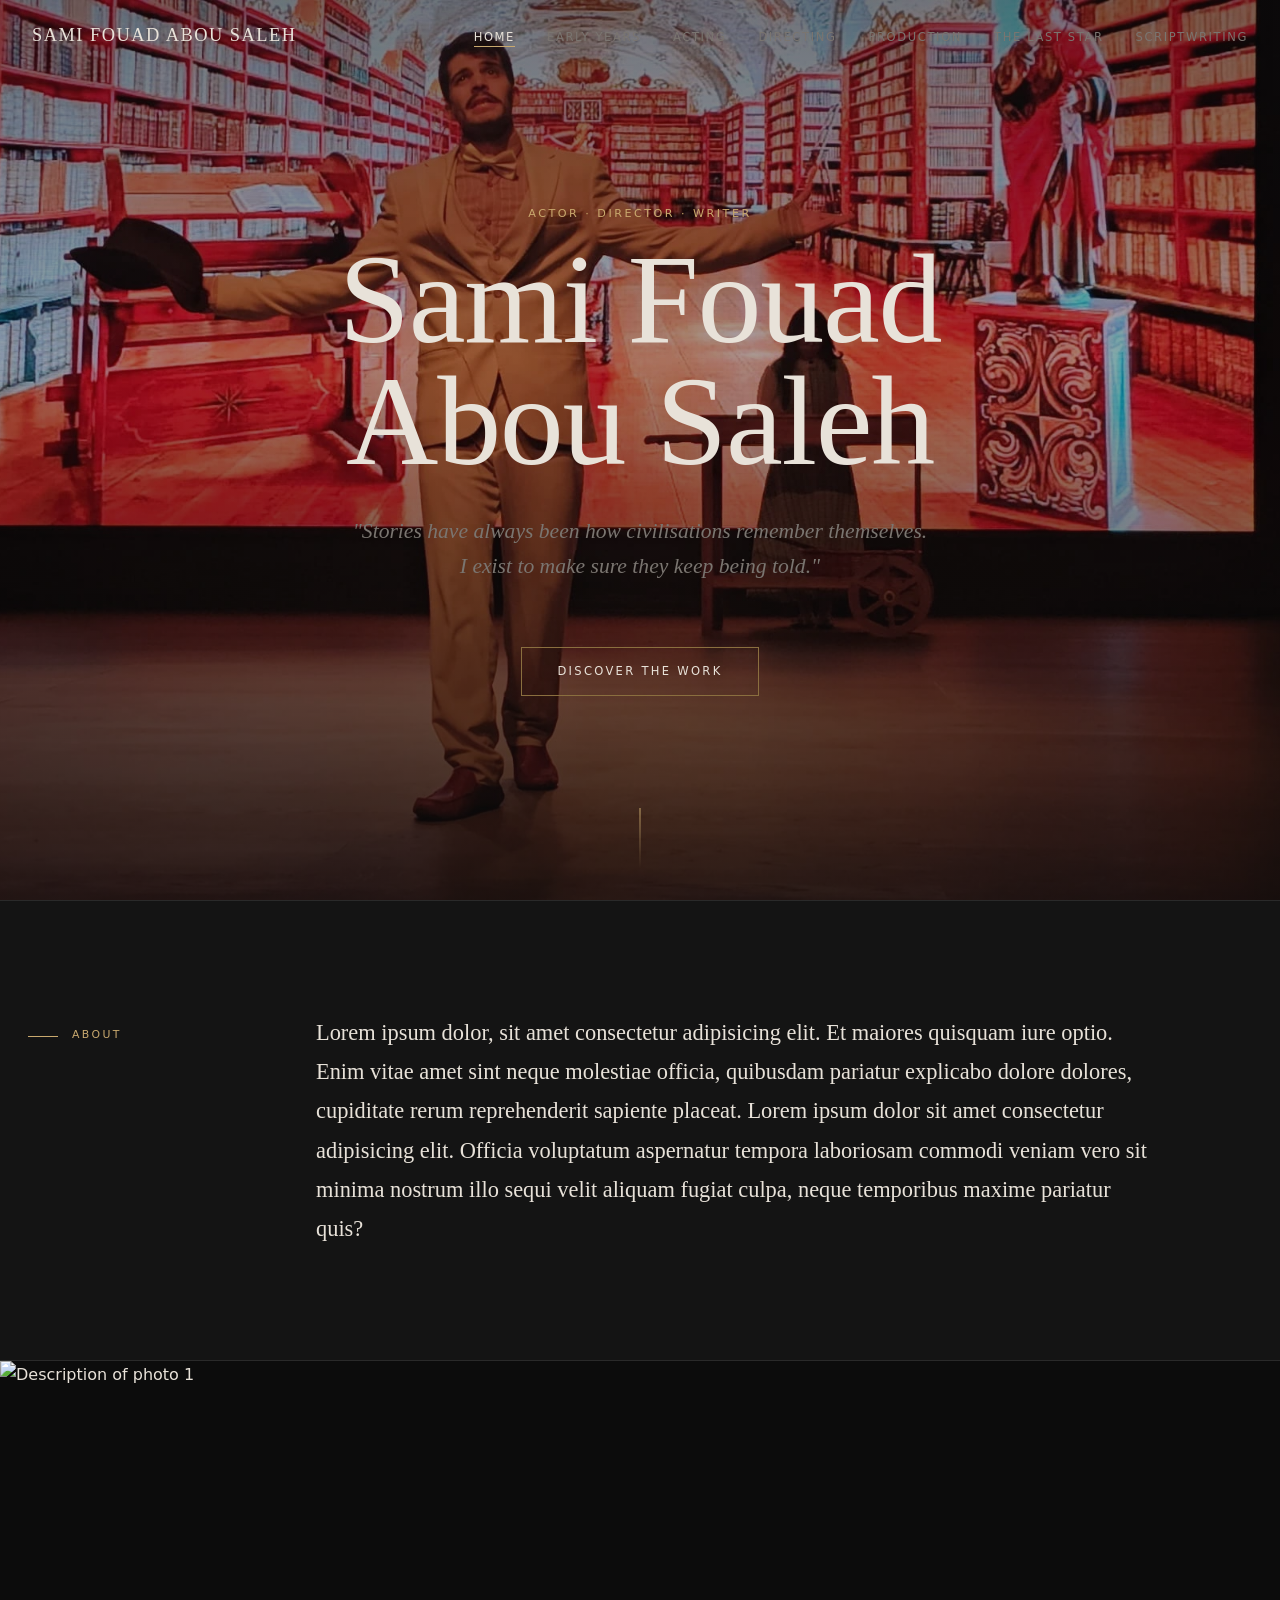
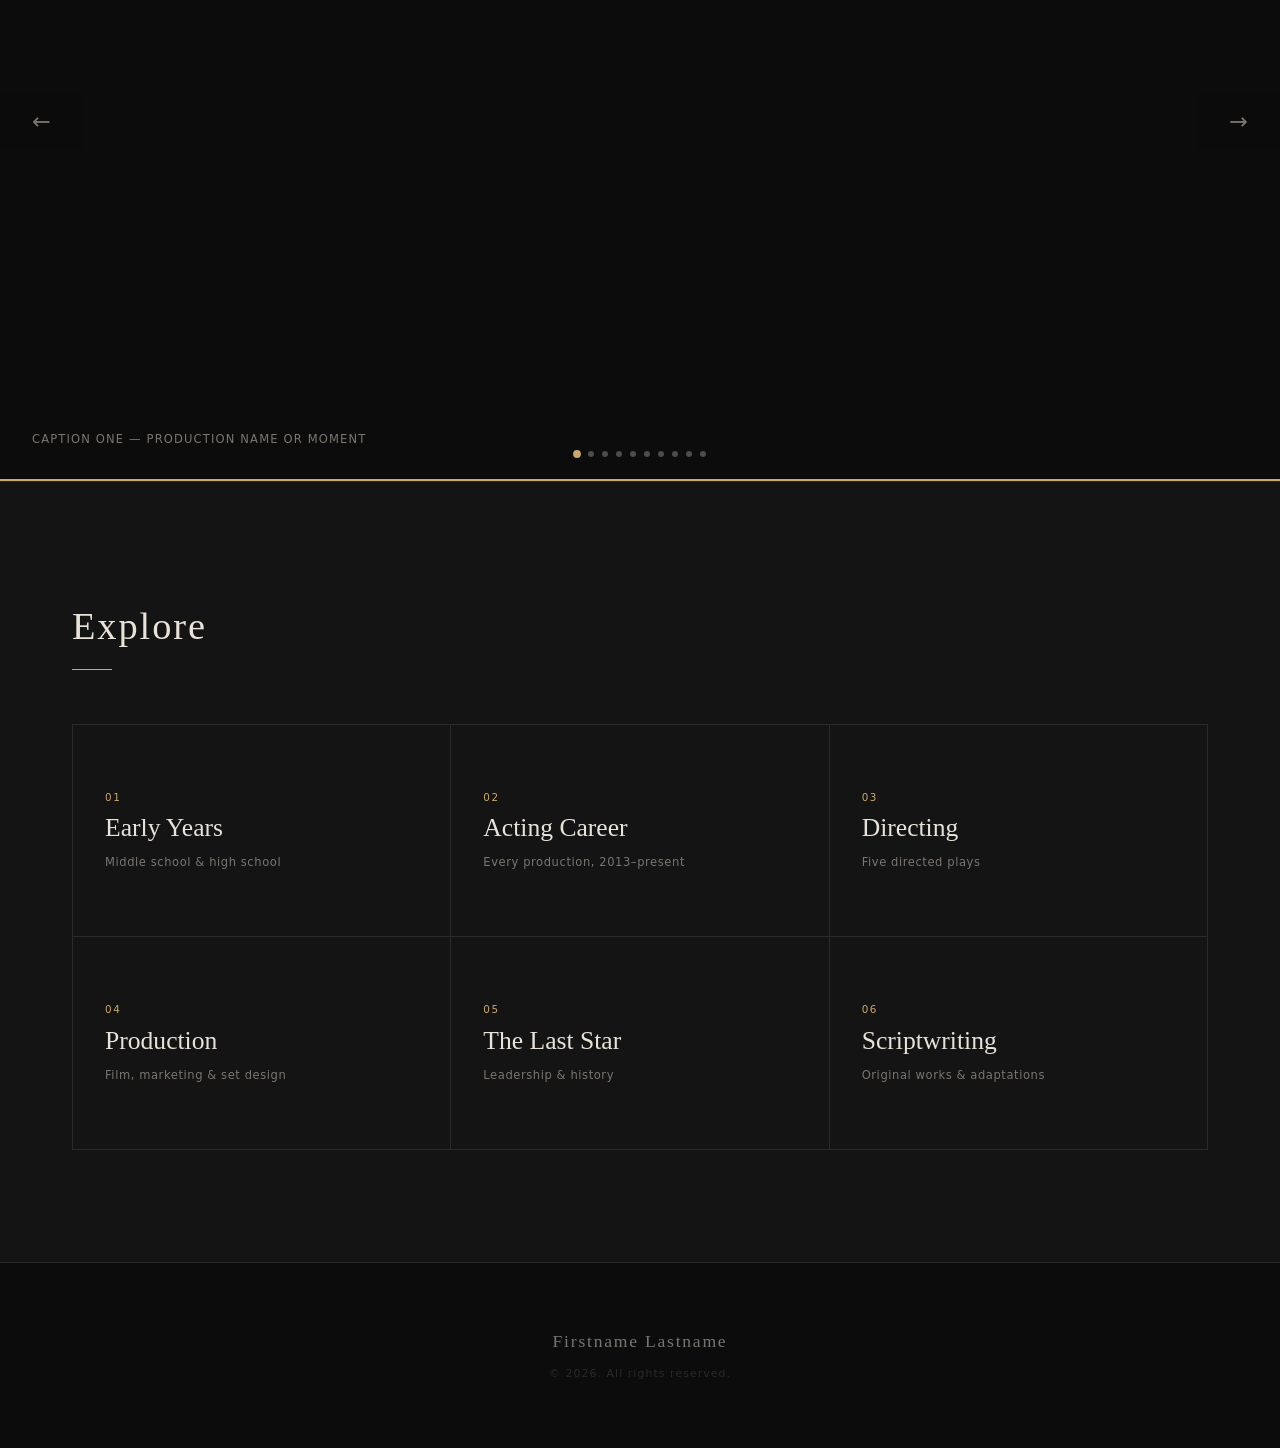
==== index.html @ 3c57425e "First commit, main page drafted" ====
<!DOCTYPE html>
<html lang="en">
<head>
  <meta charset="UTF-8" />
  <meta name="viewport" content="width=device-width, initial-scale=1.0" />
  <title>Sami portfolio</title>

  <!-- Google Fonts: Cormorant Garamond (editorial serif for headings) + Inter (clean sans for body) -->
  
  
  <style type="text/css">@font-face {font-family:Cormorant Garamond;font-style:normal;font-weight:300;src:url(/cf-fonts/v/cormorant-garamond/5.2.11/latin-ext/wght/normal.woff2);unicode-range:U+0100-02BA,U+02BD-02C5,U+02C7-02CC,U+02CE-02D7,U+02DD-02FF,U+0304,U+0308,U+0329,U+1D00-1DBF,U+1E00-1E9F,U+1EF2-1EFF,U+2020,U+20A0-20AB,U+20AD-20C0,U+2113,U+2C60-2C7F,U+A720-A7FF;font-display:swap;}@font-face {font-family:Cormorant Garamond;font-style:normal;font-weight:300;src:url(/cf-fonts/v/cormorant-garamond/5.2.11/cyrillic/wght/normal.woff2);unicode-range:U+0301,U+0400-045F,U+0490-0491,U+04B0-04B1,U+2116;font-display:swap;}@font-face {font-family:Cormorant Garamond;font-style:normal;font-weight:300;src:url(/cf-fonts/v/cormorant-garamond/5.2.11/cyrillic-ext/wght/normal.woff2);unicode-range:U+0460-052F,U+1C80-1C8A,U+20B4,U+2DE0-2DFF,U+A640-A69F,U+FE2E-FE2F;font-display:swap;}@font-face {font-family:Cormorant Garamond;font-style:normal;font-weight:300;src:url(/cf-fonts/v/cormorant-garamond/5.2.11/vietnamese/wght/normal.woff2);unicode-range:U+0102-0103,U+0110-0111,U+0128-0129,U+0168-0169,U+01A0-01A1,U+01AF-01B0,U+0300-0301,U+0303-0304,U+0308-0309,U+0323,U+0329,U+1EA0-1EF9,U+20AB;font-display:swap;}@font-face {font-family:Cormorant Garamond;font-style:normal;font-weight:300;src:url(/cf-fonts/v/cormorant-garamond/5.2.11/latin/wght/normal.woff2);unicode-range:U+0000-00FF,U+0131,U+0152-0153,U+02BB-02BC,U+02C6,U+02DA,U+02DC,U+0304,U+0308,U+0329,U+2000-206F,U+20AC,U+2122,U+2191,U+2193,U+2212,U+2215,U+FEFF,U+FFFD;font-display:swap;}@font-face {font-family:Cormorant Garamond;font-style:normal;font-weight:400;src:url(/cf-fonts/v/cormorant-garamond/5.2.11/latin/wght/normal.woff2);unicode-range:U+0000-00FF,U+0131,U+0152-0153,U+02BB-02BC,U+02C6,U+02DA,U+02DC,U+0304,U+0308,U+0329,U+2000-206F,U+20AC,U+2122,U+2191,U+2193,U+2212,U+2215,U+FEFF,U+FFFD;font-display:swap;}@font-face {font-family:Cormorant Garamond;font-style:normal;font-weight:400;src:url(/cf-fonts/v/cormorant-garamond/5.2.11/latin-ext/wght/normal.woff2);unicode-range:U+0100-02BA,U+02BD-02C5,U+02C7-02CC,U+02CE-02D7,U+02DD-02FF,U+0304,U+0308,U+0329,U+1D00-1DBF,U+1E00-1E9F,U+1EF2-1EFF,U+2020,U+20A0-20AB,U+20AD-20C0,U+2113,U+2C60-2C7F,U+A720-A7FF;font-display:swap;}@font-face {font-family:Cormorant Garamond;font-style:normal;font-weight:400;src:url(/cf-fonts/v/cormorant-garamond/5.2.11/cyrillic/wght/normal.woff2);unicode-range:U+0301,U+0400-045F,U+0490-0491,U+04B0-04B1,U+2116;font-display:swap;}@font-face {font-family:Cormorant Garamond;font-style:normal;font-weight:400;src:url(/cf-fonts/v/cormorant-garamond/5.2.11/cyrillic-ext/wght/normal.woff2);unicode-range:U+0460-052F,U+1C80-1C8A,U+20B4,U+2DE0-2DFF,U+A640-A69F,U+FE2E-FE2F;font-display:swap;}@font-face {font-family:Cormorant Garamond;font-style:normal;font-weight:400;src:url(/cf-fonts/v/cormorant-garamond/5.2.11/vietnamese/wght/normal.woff2);unicode-range:U+0102-0103,U+0110-0111,U+0128-0129,U+0168-0169,U+01A0-01A1,U+01AF-01B0,U+0300-0301,U+0303-0304,U+0308-0309,U+0323,U+0329,U+1EA0-1EF9,U+20AB;font-display:swap;}@font-face {font-family:Cormorant Garamond;font-style:normal;font-weight:600;src:url(/cf-fonts/v/cormorant-garamond/5.2.11/latin-ext/wght/normal.woff2);unicode-range:U+0100-02BA,U+02BD-02C5,U+02C7-02CC,U+02CE-02D7,U+02DD-02FF,U+0304,U+0308,U+0329,U+1D00-1DBF,U+1E00-1E9F,U+1EF2-1EFF,U+2020,U+20A0-20AB,U+20AD-20C0,U+2113,U+2C60-2C7F,U+A720-A7FF;font-display:swap;}@font-face {font-family:Cormorant Garamond;font-style:normal;font-weight:600;src:url(/cf-fonts/v/cormorant-garamond/5.2.11/cyrillic/wght/normal.woff2);unicode-range:U+0301,U+0400-045F,U+0490-0491,U+04B0-04B1,U+2116;font-display:swap;}@font-face {font-family:Cormorant Garamond;font-style:normal;font-weight:600;src:url(/cf-fonts/v/cormorant-garamond/5.2.11/vietnamese/wght/normal.woff2);unicode-range:U+0102-0103,U+0110-0111,U+0128-0129,U+0168-0169,U+01A0-01A1,U+01AF-01B0,U+0300-0301,U+0303-0304,U+0308-0309,U+0323,U+0329,U+1EA0-1EF9,U+20AB;font-display:swap;}@font-face {font-family:Cormorant Garamond;font-style:normal;font-weight:600;src:url(/cf-fonts/v/cormorant-garamond/5.2.11/latin/wght/normal.woff2);unicode-range:U+0000-00FF,U+0131,U+0152-0153,U+02BB-02BC,U+02C6,U+02DA,U+02DC,U+0304,U+0308,U+0329,U+2000-206F,U+20AC,U+2122,U+2191,U+2193,U+2212,U+2215,U+FEFF,U+FFFD;font-display:swap;}@font-face {font-family:Cormorant Garamond;font-style:normal;font-weight:600;src:url(/cf-fonts/v/cormorant-garamond/5.2.11/cyrillic-ext/wght/normal.woff2);unicode-range:U+0460-052F,U+1C80-1C8A,U+20B4,U+2DE0-2DFF,U+A640-A69F,U+FE2E-FE2F;font-display:swap;}@font-face {font-family:Cormorant Garamond;font-style:italic;font-weight:300;src:url(/cf-fonts/v/cormorant-garamond/5.2.11/vietnamese/wght/italic.woff2);unicode-range:U+0102-0103,U+0110-0111,U+0128-0129,U+0168-0169,U+01A0-01A1,U+01AF-01B0,U+0300-0301,U+0303-0304,U+0308-0309,U+0323,U+0329,U+1EA0-1EF9,U+20AB;font-display:swap;}@font-face {font-family:Cormorant Garamond;font-style:italic;font-weight:300;src:url(/cf-fonts/v/cormorant-garamond/5.2.11/cyrillic/wght/italic.woff2);unicode-range:U+0301,U+0400-045F,U+0490-0491,U+04B0-04B1,U+2116;font-display:swap;}@font-face {font-family:Cormorant Garamond;font-style:italic;font-weight:300;src:url(/cf-fonts/v/cormorant-garamond/5.2.11/latin-ext/wght/italic.woff2);unicode-range:U+0100-02BA,U+02BD-02C5,U+02C7-02CC,U+02CE-02D7,U+02DD-02FF,U+0304,U+0308,U+0329,U+1D00-1DBF,U+1E00-1E9F,U+1EF2-1EFF,U+2020,U+20A0-20AB,U+20AD-20C0,U+2113,U+2C60-2C7F,U+A720-A7FF;font-display:swap;}@font-face {font-family:Cormorant Garamond;font-style:italic;font-weight:300;src:url(/cf-fonts/v/cormorant-garamond/5.2.11/cyrillic-ext/wght/italic.woff2);unicode-range:U+0460-052F,U+1C80-1C8A,U+20B4,U+2DE0-2DFF,U+A640-A69F,U+FE2E-FE2F;font-display:swap;}@font-face {font-family:Cormorant Garamond;font-style:italic;font-weight:300;src:url(/cf-fonts/v/cormorant-garamond/5.2.11/latin/wght/italic.woff2);unicode-range:U+0000-00FF,U+0131,U+0152-0153,U+02BB-02BC,U+02C6,U+02DA,U+02DC,U+0304,U+0308,U+0329,U+2000-206F,U+20AC,U+2122,U+2191,U+2193,U+2212,U+2215,U+FEFF,U+FFFD;font-display:swap;}@font-face {font-family:Cormorant Garamond;font-style:italic;font-weight:400;src:url(/cf-fonts/v/cormorant-garamond/5.2.11/latin/wght/italic.woff2);unicode-range:U+0000-00FF,U+0131,U+0152-0153,U+02BB-02BC,U+02C6,U+02DA,U+02DC,U+0304,U+0308,U+0329,U+2000-206F,U+20AC,U+2122,U+2191,U+2193,U+2212,U+2215,U+FEFF,U+FFFD;font-display:swap;}@font-face {font-family:Cormorant Garamond;font-style:italic;font-weight:400;src:url(/cf-fonts/v/cormorant-garamond/5.2.11/vietnamese/wght/italic.woff2);unicode-range:U+0102-0103,U+0110-0111,U+0128-0129,U+0168-0169,U+01A0-01A1,U+01AF-01B0,U+0300-0301,U+0303-0304,U+0308-0309,U+0323,U+0329,U+1EA0-1EF9,U+20AB;font-display:swap;}@font-face {font-family:Cormorant Garamond;font-style:italic;font-weight:400;src:url(/cf-fonts/v/cormorant-garamond/5.2.11/latin-ext/wght/italic.woff2);unicode-range:U+0100-02BA,U+02BD-02C5,U+02C7-02CC,U+02CE-02D7,U+02DD-02FF,U+0304,U+0308,U+0329,U+1D00-1DBF,U+1E00-1E9F,U+1EF2-1EFF,U+2020,U+20A0-20AB,U+20AD-20C0,U+2113,U+2C60-2C7F,U+A720-A7FF;font-display:swap;}@font-face {font-family:Cormorant Garamond;font-style:italic;font-weight:400;src:url(/cf-fonts/v/cormorant-garamond/5.2.11/cyrillic/wght/italic.woff2);unicode-range:U+0301,U+0400-045F,U+0490-0491,U+04B0-04B1,U+2116;font-display:swap;}@font-face {font-family:Cormorant Garamond;font-style:italic;font-weight:400;src:url(/cf-fonts/v/cormorant-garamond/5.2.11/cyrillic-ext/wght/italic.woff2);unicode-range:U+0460-052F,U+1C80-1C8A,U+20B4,U+2DE0-2DFF,U+A640-A69F,U+FE2E-FE2F;font-display:swap;}@font-face {font-family:Inter;font-style:normal;font-weight:300;src:url(/cf-fonts/v/inter/5.2.8/greek-ext/wght/normal.woff2);unicode-range:U+1F00-1FFF;font-display:swap;}@font-face {font-family:Inter;font-style:normal;font-weight:300;src:url(/cf-fonts/v/inter/5.2.8/greek/wght/normal.woff2);unicode-range:U+0370-0377,U+037A-037F,U+0384-038A,U+038C,U+038E-03A1,U+03A3-03FF;font-display:swap;}@font-face {font-family:Inter;font-style:normal;font-weight:300;src:url(/cf-fonts/v/inter/5.2.8/latin/wght/normal.woff2);unicode-range:U+0000-00FF,U+0131,U+0152-0153,U+02BB-02BC,U+02C6,U+02DA,U+02DC,U+0304,U+0308,U+0329,U+2000-206F,U+20AC,U+2122,U+2191,U+2193,U+2212,U+2215,U+FEFF,U+FFFD;font-display:swap;}@font-face {font-family:Inter;font-style:normal;font-weight:300;src:url(/cf-fonts/v/inter/5.2.8/cyrillic/wght/normal.woff2);unicode-range:U+0301,U+0400-045F,U+0490-0491,U+04B0-04B1,U+2116;font-display:swap;}@font-face {font-family:Inter;font-style:normal;font-weight:300;src:url(/cf-fonts/v/inter/5.2.8/latin-ext/wght/normal.woff2);unicode-range:U+0100-02BA,U+02BD-02C5,U+02C7-02CC,U+02CE-02D7,U+02DD-02FF,U+0304,U+0308,U+0329,U+1D00-1DBF,U+1E00-1E9F,U+1EF2-1EFF,U+2020,U+20A0-20AB,U+20AD-20C0,U+2113,U+2C60-2C7F,U+A720-A7FF;font-display:swap;}@font-face {font-family:Inter;font-style:normal;font-weight:300;src:url(/cf-fonts/v/inter/5.2.8/vietnamese/wght/normal.woff2);unicode-range:U+0102-0103,U+0110-0111,U+0128-0129,U+0168-0169,U+01A0-01A1,U+01AF-01B0,U+0300-0301,U+0303-0304,U+0308-0309,U+0323,U+0329,U+1EA0-1EF9,U+20AB;font-display:swap;}@font-face {font-family:Inter;font-style:normal;font-weight:300;src:url(/cf-fonts/v/inter/5.2.8/cyrillic-ext/wght/normal.woff2);unicode-range:U+0460-052F,U+1C80-1C8A,U+20B4,U+2DE0-2DFF,U+A640-A69F,U+FE2E-FE2F;font-display:swap;}@font-face {font-family:Inter;font-style:normal;font-weight:400;src:url(/cf-fonts/v/inter/5.2.8/greek/wght/normal.woff2);unicode-range:U+0370-0377,U+037A-037F,U+0384-038A,U+038C,U+038E-03A1,U+03A3-03FF;font-display:swap;}@font-face {font-family:Inter;font-style:normal;font-weight:400;src:url(/cf-fonts/v/inter/5.2.8/greek-ext/wght/normal.woff2);unicode-range:U+1F00-1FFF;font-display:swap;}@font-face {font-family:Inter;font-style:normal;font-weight:400;src:url(/cf-fonts/v/inter/5.2.8/latin-ext/wght/normal.woff2);unicode-range:U+0100-02BA,U+02BD-02C5,U+02C7-02CC,U+02CE-02D7,U+02DD-02FF,U+0304,U+0308,U+0329,U+1D00-1DBF,U+1E00-1E9F,U+1EF2-1EFF,U+2020,U+20A0-20AB,U+20AD-20C0,U+2113,U+2C60-2C7F,U+A720-A7FF;font-display:swap;}@font-face {font-family:Inter;font-style:normal;font-weight:400;src:url(/cf-fonts/v/inter/5.2.8/cyrillic-ext/wght/normal.woff2);unicode-range:U+0460-052F,U+1C80-1C8A,U+20B4,U+2DE0-2DFF,U+A640-A69F,U+FE2E-FE2F;font-display:swap;}@font-face {font-family:Inter;font-style:normal;font-weight:400;src:url(/cf-fonts/v/inter/5.2.8/latin/wght/normal.woff2);unicode-range:U+0000-00FF,U+0131,U+0152-0153,U+02BB-02BC,U+02C6,U+02DA,U+02DC,U+0304,U+0308,U+0329,U+2000-206F,U+20AC,U+2122,U+2191,U+2193,U+2212,U+2215,U+FEFF,U+FFFD;font-display:swap;}@font-face {font-family:Inter;font-style:normal;font-weight:400;src:url(/cf-fonts/v/inter/5.2.8/vietnamese/wght/normal.woff2);unicode-range:U+0102-0103,U+0110-0111,U+0128-0129,U+0168-0169,U+01A0-01A1,U+01AF-01B0,U+0300-0301,U+0303-0304,U+0308-0309,U+0323,U+0329,U+1EA0-1EF9,U+20AB;font-display:swap;}@font-face {font-family:Inter;font-style:normal;font-weight:400;src:url(/cf-fonts/v/inter/5.2.8/cyrillic/wght/normal.woff2);unicode-range:U+0301,U+0400-045F,U+0490-0491,U+04B0-04B1,U+2116;font-display:swap;}@font-face {font-family:Inter;font-style:normal;font-weight:500;src:url(/cf-fonts/v/inter/5.2.8/latin-ext/wght/normal.woff2);unicode-range:U+0100-02BA,U+02BD-02C5,U+02C7-02CC,U+02CE-02D7,U+02DD-02FF,U+0304,U+0308,U+0329,U+1D00-1DBF,U+1E00-1E9F,U+1EF2-1EFF,U+2020,U+20A0-20AB,U+20AD-20C0,U+2113,U+2C60-2C7F,U+A720-A7FF;font-display:swap;}@font-face {font-family:Inter;font-style:normal;font-weight:500;src:url(/cf-fonts/v/inter/5.2.8/cyrillic-ext/wght/normal.woff2);unicode-range:U+0460-052F,U+1C80-1C8A,U+20B4,U+2DE0-2DFF,U+A640-A69F,U+FE2E-FE2F;font-display:swap;}@font-face {font-family:Inter;font-style:normal;font-weight:500;src:url(/cf-fonts/v/inter/5.2.8/greek-ext/wght/normal.woff2);unicode-range:U+1F00-1FFF;font-display:swap;}@font-face {font-family:Inter;font-style:normal;font-weight:500;src:url(/cf-fonts/v/inter/5.2.8/cyrillic/wght/normal.woff2);unicode-range:U+0301,U+0400-045F,U+0490-0491,U+04B0-04B1,U+2116;font-display:swap;}@font-face {font-family:Inter;font-style:normal;font-weight:500;src:url(/cf-fonts/v/inter/5.2.8/latin/wght/normal.woff2);unicode-range:U+0000-00FF,U+0131,U+0152-0153,U+02BB-02BC,U+02C6,U+02DA,U+02DC,U+0304,U+0308,U+0329,U+2000-206F,U+20AC,U+2122,U+2191,U+2193,U+2212,U+2215,U+FEFF,U+FFFD;font-display:swap;}@font-face {font-family:Inter;font-style:normal;font-weight:500;src:url(/cf-fonts/v/inter/5.2.8/vietnamese/wght/normal.woff2);unicode-range:U+0102-0103,U+0110-0111,U+0128-0129,U+0168-0169,U+01A0-01A1,U+01AF-01B0,U+0300-0301,U+0303-0304,U+0308-0309,U+0323,U+0329,U+1EA0-1EF9,U+20AB;font-display:swap;}@font-face {font-family:Inter;font-style:normal;font-weight:500;src:url(/cf-fonts/v/inter/5.2.8/greek/wght/normal.woff2);unicode-range:U+0370-0377,U+037A-037F,U+0384-038A,U+038C,U+038E-03A1,U+03A3-03FF;font-display:swap;}</style>

  <link rel="stylesheet" href="style.css" />
</head>
<body>

  <!-- ─────────────────────────────────────────────
       HEADER / NAV
  ───────────────────────────────────────────── -->
  <header class="site-header">
    <a href="index.html" class="site-logo">Sami Fouad Abou Saleh</a>

    <!-- Hamburger toggle (mobile) -->
    <button class="nav-toggle" aria-label="Toggle navigation" aria-expanded="false">
      <span></span><span></span><span></span>
    </button>

    <nav class="site-nav">
      <ul>
        <li><a href="index.html" class="active">Home</a></li>
        <li><a href="early-years.html">Early Years</a></li>
        <li><a href="acting.html">Acting</a></li>
        <li><a href="directing.html">Directing</a></li>
        <li><a href="production.html">Production</a></li>
        <li><a href="the-last-star.html">The Last Star</a></li>
        <li><a href="scriptwriting.html">Scriptwriting</a></li>
      </ul>
    </nav>
  </header>

  <!-- ─────────────────────────────────────────────
       HERO — Full-screen opening with name + tagline
  ───────────────────────────────────────────── -->
  <section class="hero">
    <!-- Background is set via CSS; swap in his most dramatic photo -->
    <div class="hero-overlay"></div>
    <div class="hero-content">
      <p class="hero-eyebrow">Actor · Director · Writer</p>
      <h1 class="hero-name">Sami Fouad<br>Abou Saleh</h1>
      <p class="hero-tagline">
        <!-- Replace with actual mission statement -->
        "Stories have always been how civilisations remember themselves.<br>
        I exist to make sure they keep being told."
      </p>
      <a href="#about" class="hero-cta">Discover the Work</a>
    </div>

    <!-- Scroll indicator -->
    <div class="scroll-indicator" aria-hidden="true">
      <span class="scroll-line"></span>
    </div>
  </section>

  <!-- ─────────────────────────────────────────────
       ABOUT — Short bio paragraph
  ───────────────────────────────────────────── -->
  <section class="about" id="about">
    <div class="container">
      <div class="about-inner">
        <div class="about-label">
          <span>About</span>
        </div>
        <div class="about-text">
          <p class="about-bio">
            Lorem ipsum dolor, sit amet consectetur adipisicing elit. Et maiores quisquam iure optio. 
            Enim vitae amet sint neque molestiae officia, quibusdam pariatur explicabo dolore dolores, 
            cupiditate rerum reprehenderit sapiente placeat. Lorem ipsum dolor sit amet consectetur adipisicing elit.
            Officia voluptatum aspernatur tempora laboriosam commodi veniam vero sit minima nostrum illo sequi velit
            aliquam fugiat culpa, neque temporibus maxime pariatur quis?
          </p>
        </div>
      </div>
    </div>
  </section>

  <!-- ─────────────────────────────────────────────
       SLIDESHOW — 10 landscape photos
  ───────────────────────────────────────────── -->
  <section class="slideshow" id="slideshow" aria-label="Photo gallery">
    <div class="slideshow-track">

      <!-- ── Slide 1 ── Replace src with actual photo paths ── -->
      <figure class="slide active" aria-hidden="false">
        <img src="images/photo-01.jpg" alt="Description of photo 1" />
        <figcaption>Caption one — production name or moment</figcaption>
      </figure>

      <!-- ── Slide 2 ── -->
      <figure class="slide" aria-hidden="true">
        <img src="images/photo-02.jpg" alt="Description of photo 2" />
        <figcaption>Caption two</figcaption>
      </figure>

      <!-- ── Slide 3 ── -->
      <figure class="slide" aria-hidden="true">
        <img src="images/photo-03.jpg" alt="Description of photo 3" />
        <figcaption>Caption three</figcaption>
      </figure>

      <!-- ── Slide 4 ── -->
      <figure class="slide" aria-hidden="true">
        <img src="images/photo-04.jpg" alt="Description of photo 4" />
        <figcaption>Caption four</figcaption>
      </figure>

      <!-- ── Slide 5 ── -->
      <figure class="slide" aria-hidden="true">
        <img src="images/photo-05.jpg" alt="Description of photo 5" />
        <figcaption>Caption five</figcaption>
      </figure>

      <!-- ── Slide 6 ── -->
      <figure class="slide" aria-hidden="true">
        <img src="images/photo-06.jpg" alt="Description of photo 6" />
        <figcaption>Caption six</figcaption>
      </figure>

      <!-- ── Slide 7 ── -->
      <figure class="slide" aria-hidden="true">
        <img src="images/photo-07.jpg" alt="Description of photo 7" />
        <figcaption>Caption seven</figcaption>
      </figure>

      <!-- ── Slide 8 ── -->
      <figure class="slide" aria-hidden="true">
        <img src="images/photo-08.jpg" alt="Description of photo 8" />
        <figcaption>Caption eight</figcaption>
      </figure>

      <!-- ── Slide 9 ── -->
      <figure class="slide" aria-hidden="true">
        <img src="images/photo-09.jpg" alt="Description of photo 9" />
        <figcaption>Caption nine</figcaption>
      </figure>

      <!-- ── Slide 10 ── -->
      <figure class="slide" aria-hidden="true">
        <img src="images/photo-10.jpg" alt="Description of photo 10" />
        <figcaption>Caption ten</figcaption>
      </figure>

    </div><!-- /.slideshow-track -->

    <!-- Controls -->
    <button class="slideshow-btn prev" aria-label="Previous photo">&#8592;</button>
    <button class="slideshow-btn next" aria-label="Next photo">&#8594;</button>

    <!-- Dot indicators -->
    <div class="slideshow-dots" role="tablist" aria-label="Slide indicators"></div>

    <!-- Progress bar -->
    <div class="slideshow-progress" aria-hidden="true">
      <div class="slideshow-progress-bar"></div>
    </div>

  </section><!-- /.slideshow -->

  <!-- ─────────────────────────────────────────────
       PAGES PREVIEW — Quick links to the 7 other pages
       so the full site structure is visible
  ───────────────────────────────────────────── -->
  <section class="pages-preview">
    <div class="container">
      <h2 class="section-title">Explore</h2>
      <div class="pages-grid">

        <a href="early-years.html" class="page-card">
          <span class="page-card-number">01</span>
          <span class="page-card-title">Early Years</span>
          <span class="page-card-sub">Middle school &amp; high school</span>
        </a>

        <a href="acting.html" class="page-card">
          <span class="page-card-number">02</span>
          <span class="page-card-title">Acting Career</span>
          <span class="page-card-sub">Every production, 2013–present</span>
        </a>

        <a href="directing.html" class="page-card">
          <span class="page-card-number">03</span>
          <span class="page-card-title">Directing</span>
          <span class="page-card-sub">Five directed plays</span>
        </a>

        <a href="production.html" class="page-card">
          <span class="page-card-number">04</span>
          <span class="page-card-title">Production</span>
          <span class="page-card-sub">Film, marketing &amp; set design</span>
        </a>

        <a href="the-last-star.html" class="page-card">
          <span class="page-card-number">05</span>
          <span class="page-card-title">The Last Star</span>
          <span class="page-card-sub">Leadership &amp; history</span>
        </a>

        <a href="scriptwriting.html" class="page-card">
          <span class="page-card-number">06</span>
          <span class="page-card-title">Scriptwriting</span>
          <span class="page-card-sub">Original works &amp; adaptations</span>
        </a>

      </div>
    </div>
  </section>

  <!-- ─────────────────────────────────────────────
       FOOTER
  ───────────────────────────────────────────── -->
  <footer class="site-footer">
    <div class="container">
      <p class="footer-name">Firstname Lastname</p>
      <p class="footer-copy">&copy; 2026. All rights reserved.</p>
      <!-- Add social links here if he has them -->
    </div>
  </footer>

  <script src="script.js"></script>
</body>
</html>
---- style.css ----
/* ═══════════════════════════════════════════════════════════════
   THEATRE PORTFOLIO — style.css
   Dark, editorial, theatrical. Cormorant Garamond + Inter.
   ═══════════════════════════════════════════════════════════════ */

/* ─────────────────────────────────────────────
   0. TOKENS
───────────────────────────────────────────── */
:root {
  /* Palette */
  --clr-bg:          #0c0c0c;   /* near-black background */
  --clr-surface:     #141414;   /* slightly lifted surface */
  --clr-surface-2:   #1c1c1c;   /* card / hover surface */
  --clr-border:      #2a2a2a;   /* subtle dividers */
  --clr-text:        #e8e2d9;   /* warm off-white, not harsh */
  --clr-text-muted:  #7a7570;   /* secondary / captions */
  --clr-accent:      #c9a96e;   /* warm gold — stage-light feel */
  --clr-accent-dim:  #8a6f3f;   /* muted gold for borders */

  /* Type */
  --font-serif:  'Cormorant Garamond', Georgia, serif;
  --font-sans:   'Inter', system-ui, sans-serif;

  /* Spacing scale */
  --sp-xs:  0.5rem;
  --sp-sm:  1rem;
  --sp-md:  2rem;
  --sp-lg:  4rem;
  --sp-xl:  7rem;
  --sp-2xl: 11rem;

  /* Transitions */
  --ease: cubic-bezier(0.4, 0, 0.2, 1);
  --dur-fast: 200ms;
  --dur-mid:  500ms;
  --dur-slow: 900ms;

  /* Layout */
  --max-w: 1200px;
  --header-h: 72px;
}

/* ─────────────────────────────────────────────
   1. RESET & BASE
───────────────────────────────────────────── */
*, *::before, *::after {
  box-sizing: border-box;
  margin: 0;
  padding: 0;
}

html {
  scroll-behavior: smooth;
  font-size: 16px;
}

body {
  background-color: var(--clr-bg);
  color: var(--clr-text);
  font-family: var(--font-sans);
  font-weight: 300;
  line-height: 1.7;
  -webkit-font-smoothing: antialiased;
  overflow-x: hidden;
}

img {
  display: block;
  max-width: 100%;
  height: auto;
}

a {
  color: inherit;
  text-decoration: none;
}

ul {
  list-style: none;
}

button {
  cursor: pointer;
  background: none;
  border: none;
  font-family: inherit;
  color: inherit;
}

/* ─────────────────────────────────────────────
   2. UTILITY
───────────────────────────────────────────── */
.container {
  width: 100%;
  max-width: var(--max-w);
  margin-inline: auto;
  padding-inline: var(--sp-md);
}

.section-title {
  font-family: var(--font-serif);
  font-weight: 300;
  font-size: clamp(1.8rem, 3vw, 2.6rem);
  letter-spacing: 0.05em;
  color: var(--clr-text);
  margin-bottom: var(--sp-lg);
  position: relative;
  display: inline-block;
}

/* Gold underline accent on section titles */
.section-title::after {
  content: '';
  position: absolute;
  bottom: -10px;
  left: 0;
  width: 2.5rem;
  height: 1px;
  background: var(--clr-accent);
}

/* ─────────────────────────────────────────────
   3. HEADER & NAV
───────────────────────────────────────────── */
.site-header {
  position: fixed;
  top: 0;
  left: 0;
  right: 0;
  z-index: 100;
  height: var(--header-h);
  display: flex;
  align-items: center;
  justify-content: space-between;
  padding-inline: var(--sp-md);
  /* Starts transparent, gains background on scroll via JS */
  background: transparent;
  transition: background var(--dur-mid) var(--ease),
              border-bottom var(--dur-mid) var(--ease);
}

/* JS adds this class once the user scrolls past the hero */
.site-header.scrolled {
  background: rgba(12, 12, 12, 0.95);
  backdrop-filter: blur(12px);
  -webkit-backdrop-filter: blur(12px);
  border-bottom: 1px solid var(--clr-border);
}

.site-logo {
  font-family: var(--font-serif);
  font-size: 1.15rem;
  font-weight: 400;
  letter-spacing: 0.08em;
  text-transform: uppercase;
  color: var(--clr-text);
  transition: color var(--dur-fast) var(--ease);
  flex-shrink: 0;
}

.site-logo:hover {
  color: var(--clr-accent);
}

/* Nav links */
.site-nav ul {
  display: flex;
  gap: var(--sp-md);
  align-items: center;
}

.site-nav a {
  font-family: var(--font-sans);
  font-size: 0.72rem;
  font-weight: 400;
  letter-spacing: 0.14em;
  text-transform: uppercase;
  color: var(--clr-text-muted);
  transition: color var(--dur-fast) var(--ease);
  position: relative;
}

.site-nav a::after {
  content: '';
  position: absolute;
  bottom: -3px;
  left: 0;
  width: 0;
  height: 1px;
  background: var(--clr-accent);
  transition: width var(--dur-fast) var(--ease);
}

.site-nav a:hover,
.site-nav a.active {
  color: var(--clr-text);
}

.site-nav a:hover::after,
.site-nav a.active::after {
  width: 100%;
}

/* Mobile hamburger */
.nav-toggle {
  display: none;
  flex-direction: column;
  gap: 5px;
  padding: 4px;
  z-index: 101;
}

.nav-toggle span {
  display: block;
  width: 24px;
  height: 1px;
  background: var(--clr-text);
  transition: transform var(--dur-fast) var(--ease),
              opacity var(--dur-fast) var(--ease);
}

/* Animate hamburger → X */
.nav-toggle[aria-expanded="true"] span:nth-child(1) {
  transform: translateY(6px) rotate(45deg);
}
.nav-toggle[aria-expanded="true"] span:nth-child(2) {
  opacity: 0;
}
.nav-toggle[aria-expanded="true"] span:nth-child(3) {
  transform: translateY(-6px) rotate(-45deg);
}

/* ─────────────────────────────────────────────
   4. HERO
───────────────────────────────────────────── */
.hero {
  position: relative;
  width: 100%;
  height: 100vh;
  min-height: 600px;
  display: flex;
  align-items: center;
  justify-content: center;
  overflow: hidden;

  /* BACKGROUND PHOTO */
  background-image: url('images/sami-hero.webp');
  background-size: cover;
  background-position: center top;
}

/* Dark gradient overlay so text is always legible */
.hero-overlay {
  position: absolute;
  inset: 0;
  background: linear-gradient(
    to bottom,
    rgba(12, 12, 12, 0.55) 0%,
    rgba(12, 12, 12, 0.35) 40%,
    rgba(12, 12, 12, 0.80) 100%
  );
}

.hero-content {
  position: relative;
  z-index: 2;
  text-align: center;
  padding-inline: var(--sp-md);
  max-width: 860px;

  /* Fade-in on load (JS adds .loaded to body) */
  opacity: 0;
  transform: translateY(24px);
  transition: opacity var(--dur-slow) var(--ease),
              transform var(--dur-slow) var(--ease);
}

body.loaded .hero-content {
  opacity: 1;
  transform: translateY(0);
}

.hero-eyebrow {
  font-family: var(--font-sans);
  font-size: 0.7rem;
  font-weight: 400;
  letter-spacing: 0.22em;
  text-transform: uppercase;
  color: var(--clr-accent);
  margin-bottom: var(--sp-sm);
}

.hero-name {
  font-family: var(--font-serif);
  font-size: clamp(4rem, 10vw, 9rem);
  font-weight: 300;
  line-height: 0.95;
  letter-spacing: -0.01em;
  color: var(--clr-text);
  margin-bottom: var(--sp-md);
}

.hero-tagline {
  font-family: var(--font-serif);
  font-style: italic;
  font-size: clamp(1rem, 2vw, 1.35rem);
  font-weight: 300;
  color: var(--clr-text-muted);
  line-height: 1.6;
  margin-bottom: var(--sp-lg);
}

.hero-cta {
  display: inline-block;
  font-family: var(--font-sans);
  font-size: 0.72rem;
  font-weight: 400;
  letter-spacing: 0.2em;
  text-transform: uppercase;
  color: var(--clr-text);
  border: 1px solid var(--clr-accent-dim);
  padding: 0.85rem 2.2rem;
  transition: background var(--dur-fast) var(--ease),
              border-color var(--dur-fast) var(--ease),
              color var(--dur-fast) var(--ease);
}

.hero-cta:hover {
  background: var(--clr-accent);
  border-color: var(--clr-accent);
  color: var(--clr-bg);
}

/* Scroll indicator — animated line drops from bottom of hero */
.scroll-indicator {
  position: absolute;
  bottom: var(--sp-md);
  left: 50%;
  transform: translateX(-50%);
  display: flex;
  flex-direction: column;
  align-items: center;
  z-index: 2;
}

.scroll-line {
  display: block;
  width: 1px;
  height: 60px;
  background: linear-gradient(to bottom, var(--clr-accent), transparent);
  animation: scrollDrop 1.8s var(--ease) infinite;
  transform-origin: top;
}

@keyframes scrollDrop {
  0%   { transform: scaleY(0); opacity: 1; }
  60%  { transform: scaleY(1); opacity: 1; }
  100% { transform: scaleY(1); opacity: 0; }
}

/* ─────────────────────────────────────────────
   5. ABOUT
───────────────────────────────────────────── */
.about {
  padding-block: var(--sp-xl);
  background: var(--clr-surface);
  border-top: 1px solid var(--clr-border);
  border-bottom: 1px solid var(--clr-border);
}

.about-inner {
  display: grid;
  grid-template-columns: 180px 1fr;
  gap: var(--sp-lg);
  align-items: start;
}

.about-label {
  padding-top: 0.4rem;
}

.about-label span {
  font-family: var(--font-sans);
  font-size: 0.68rem;
  font-weight: 400;
  letter-spacing: 0.22em;
  text-transform: uppercase;
  color: var(--clr-accent);
  position: relative;
  display: inline-block;
}

/* Gold line extending from the label */
.about-label span::before {
  content: '';
  position: absolute;
  top: 50%;
  right: calc(100% + 14px);
  width: 30px;
  height: 1px;
  background: var(--clr-accent);
}

.about-bio {
  font-family: var(--font-serif);
  font-size: clamp(1.15rem, 2vw, 1.4rem);
  font-weight: 300;
  line-height: 1.75;
  color: var(--clr-text);
  max-width: 75ch;
}

/* ─────────────────────────────────────────────
   6. SLIDESHOW
───────────────────────────────────────────── */
.slideshow {
  position: relative;
  width: 100%;
  background: var(--clr-bg);
  /* Height is driven by the images; we constrain max height */
}

.slideshow-track {
  position: relative;
  width: 100%;
  /* 56.25% = 16:9 aspect ratio. Adjust if photos have a different ratio. */
  aspect-ratio: 16 / 9;
  max-height: 85vh;
  overflow: hidden;
}

/* Each slide stacks on top of each other */
.slide {
  position: absolute;
  inset: 0;
  opacity: 0;
  transition: opacity var(--dur-slow) var(--ease);
  pointer-events: none;
}

.slide.active {
  opacity: 1;
  pointer-events: auto;
}

.slide img {
  width: 100%;
  height: 100%;
  object-fit: cover;
  object-position: center;
}

/* Caption — fades in from the bottom of each slide */
.slide figcaption {
  position: absolute;
  bottom: 0;
  left: 0;
  right: 0;
  padding: var(--sp-md);
  background: linear-gradient(transparent, rgba(12, 12, 12, 0.75));
  font-family: var(--font-sans);
  font-size: 0.72rem;
  font-weight: 300;
  letter-spacing: 0.1em;
  color: var(--clr-text-muted);
  text-transform: uppercase;
}

/* Prev / Next buttons */
.slideshow-btn {
  position: absolute;
  top: 50%;
  transform: translateY(-50%);
  z-index: 10;
  font-size: 1.4rem;
  color: var(--clr-text-muted);
  padding: var(--sp-sm) var(--sp-md);
  transition: color var(--dur-fast) var(--ease),
              background var(--dur-fast) var(--ease);
  line-height: 1;
  background: rgba(12, 12, 12, 0.4);
}

.slideshow-btn:hover {
  color: var(--clr-accent);
  background: rgba(12, 12, 12, 0.7);
}

.slideshow-btn.prev { left: 0; }
.slideshow-btn.next { right: 0; }

/* Dot indicators */
.slideshow-dots {
  position: absolute;
  bottom: 1.5rem;
  left: 50%;
  transform: translateX(-50%);
  display: flex;
  gap: 8px;
  z-index: 10;
}

.dot {
  width: 6px;
  height: 6px;
  border-radius: 50%;
  background: rgba(232, 226, 217, 0.3);
  border: none;
  cursor: pointer;
  padding: 0;
  transition: background var(--dur-fast) var(--ease),
              transform var(--dur-fast) var(--ease);
}

.dot.active {
  background: var(--clr-accent);
  transform: scale(1.3);
}

/* Progress bar along the bottom edge */
.slideshow-progress {
  position: absolute;
  bottom: 0;
  left: 0;
  right: 0;
  height: 2px;
  background: var(--clr-border);
  z-index: 10;
}

.slideshow-progress-bar {
  height: 100%;
  background: var(--clr-accent);
  width: 0%;
  transition: width linear; /* duration set via JS to match autoplay interval */
}

/* ─────────────────────────────────────────────
   7. PAGES PREVIEW (Explore grid)
───────────────────────────────────────────── */
.pages-preview {
  padding-block: var(--sp-xl);
  background: var(--clr-surface);
  border-top: 1px solid var(--clr-border);
}

.pages-grid {
  display: grid;
  grid-template-columns: repeat(3, 1fr);
  gap: 1px; /* gap becomes the border by using 1px on a dark bg */
  background: var(--clr-border);
  border: 1px solid var(--clr-border);
}

.page-card {
  display: flex;
  flex-direction: column;
  gap: 0.4rem;
  padding: var(--sp-lg) var(--sp-md);
  background: var(--clr-surface);
  transition: background var(--dur-fast) var(--ease);
  position: relative;
  overflow: hidden;
}

/* Accent stripe reveals on hover */
.page-card::before {
  content: '';
  position: absolute;
  top: 0;
  left: 0;
  width: 2px;
  height: 0;
  background: var(--clr-accent);
  transition: height var(--dur-mid) var(--ease);
}

.page-card:hover {
  background: var(--clr-surface-2);
}

.page-card:hover::before {
  height: 100%;
}

.page-card-number {
  font-family: var(--font-sans);
  font-size: 0.65rem;
  font-weight: 400;
  letter-spacing: 0.15em;
  color: var(--clr-accent);
}

.page-card-title {
  font-family: var(--font-serif);
  font-size: clamp(1.3rem, 2vw, 1.7rem);
  font-weight: 300;
  color: var(--clr-text);
  line-height: 1.2;
}

.page-card-sub {
  font-family: var(--font-sans);
  font-size: 0.72rem;
  font-weight: 300;
  letter-spacing: 0.05em;
  color: var(--clr-text-muted);
  margin-top: 0.2rem;
}

/* ─────────────────────────────────────────────
   8. FOOTER
───────────────────────────────────────────── */
.site-footer {
  padding-block: var(--sp-lg);
  border-top: 1px solid var(--clr-border);
  background: var(--clr-bg);
  text-align: center;
}

.footer-name {
  font-family: var(--font-serif);
  font-size: 1.1rem;
  font-weight: 300;
  letter-spacing: 0.1em;
  color: var(--clr-text-muted);
  margin-bottom: 0.5rem;
}

.footer-copy {
  font-family: var(--font-sans);
  font-size: 0.68rem;
  font-weight: 300;
  letter-spacing: 0.1em;
  color: var(--clr-border);
}

/* ─────────────────────────────────────────────
   9. SCROLL REVEAL ANIMATION
   JS adds .revealed class when element enters viewport
───────────────────────────────────────────── */
.reveal {
  opacity: 0;
  transform: translateY(32px);
  transition: opacity 0.7s var(--ease), transform 0.7s var(--ease);
}

.reveal.revealed {
  opacity: 1;
  transform: translateY(0);
}

/* Stagger children by index (JS sets --i on each child) */
.reveal-stagger > * {
  opacity: 0;
  transform: translateY(24px);
  transition: opacity 0.6s var(--ease), transform 0.6s var(--ease);
  transition-delay: calc(var(--i, 0) * 80ms);
}

.reveal-stagger.revealed > * {
  opacity: 1;
  transform: translateY(0);
}

/* ─────────────────────────────────────────────
   10. RESPONSIVE
───────────────────────────────────────────── */

/* Tablet */
@media (max-width: 900px) {
  .about-inner {
    grid-template-columns: 1fr;
    gap: var(--sp-md);
  }

  .about-label span::before {
    display: none;
  }

  .pages-grid {
    grid-template-columns: repeat(2, 1fr);
  }
}

/* Mobile */
@media (max-width: 600px) {
  :root {
    --sp-xl: 4rem;
    --sp-lg: 2.5rem;
  }

  /* Mobile nav — slide in from top */
  .nav-toggle {
    display: flex;
  }

  .site-nav {
    position: fixed;
    inset: 0;
    background: rgba(12, 12, 12, 0.97);
    backdrop-filter: blur(16px);
    -webkit-backdrop-filter: blur(16px);
    display: flex;
    align-items: center;
    justify-content: center;
    opacity: 0;
    pointer-events: none;
    transition: opacity var(--dur-mid) var(--ease);
    z-index: 99;
  }

  .site-nav.open {
    opacity: 1;
    pointer-events: auto;
  }

  .site-nav ul {
    flex-direction: column;
    gap: var(--sp-lg);
    text-align: center;
  }

  .site-nav a {
    font-size: 1rem;
    letter-spacing: 0.2em;
  }

  .pages-grid {
    grid-template-columns: 1fr;
  }

  .slideshow-btn {
    display: none; /* rely on swipe on mobile */
  }
}
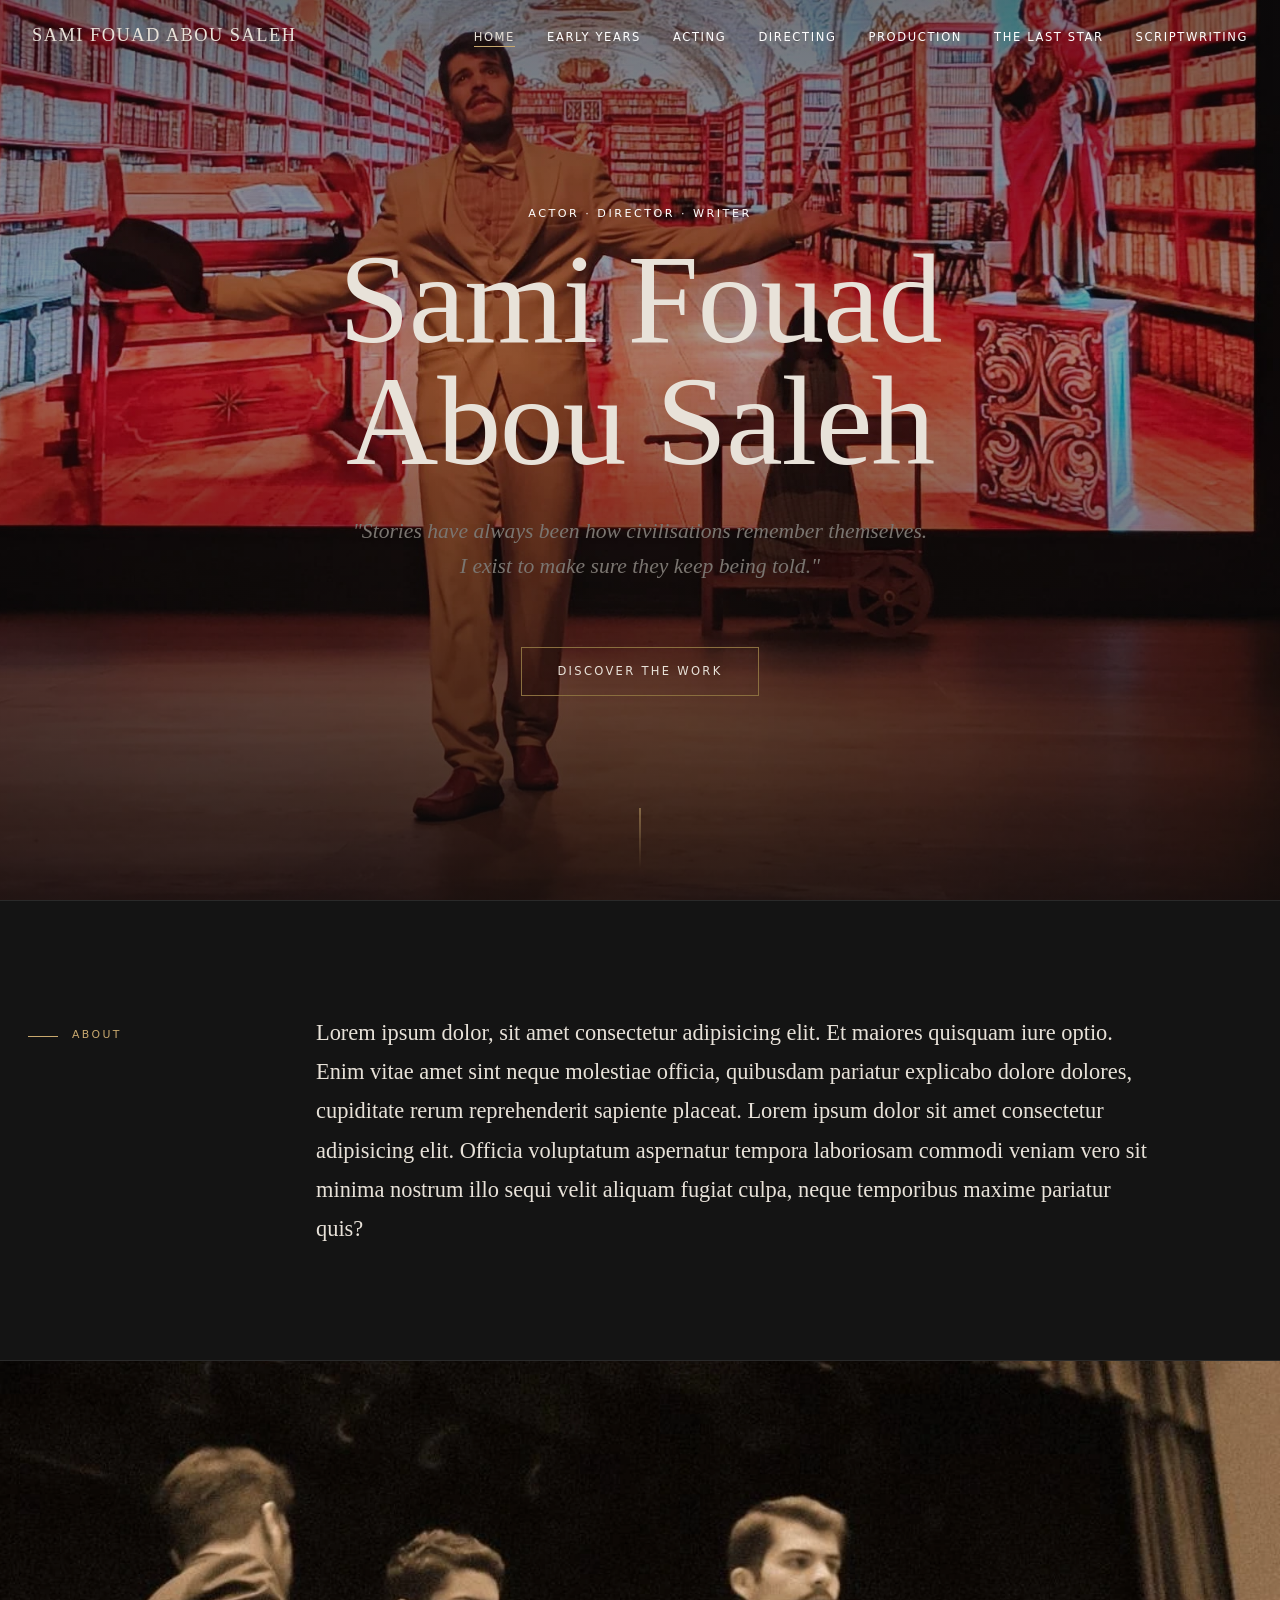
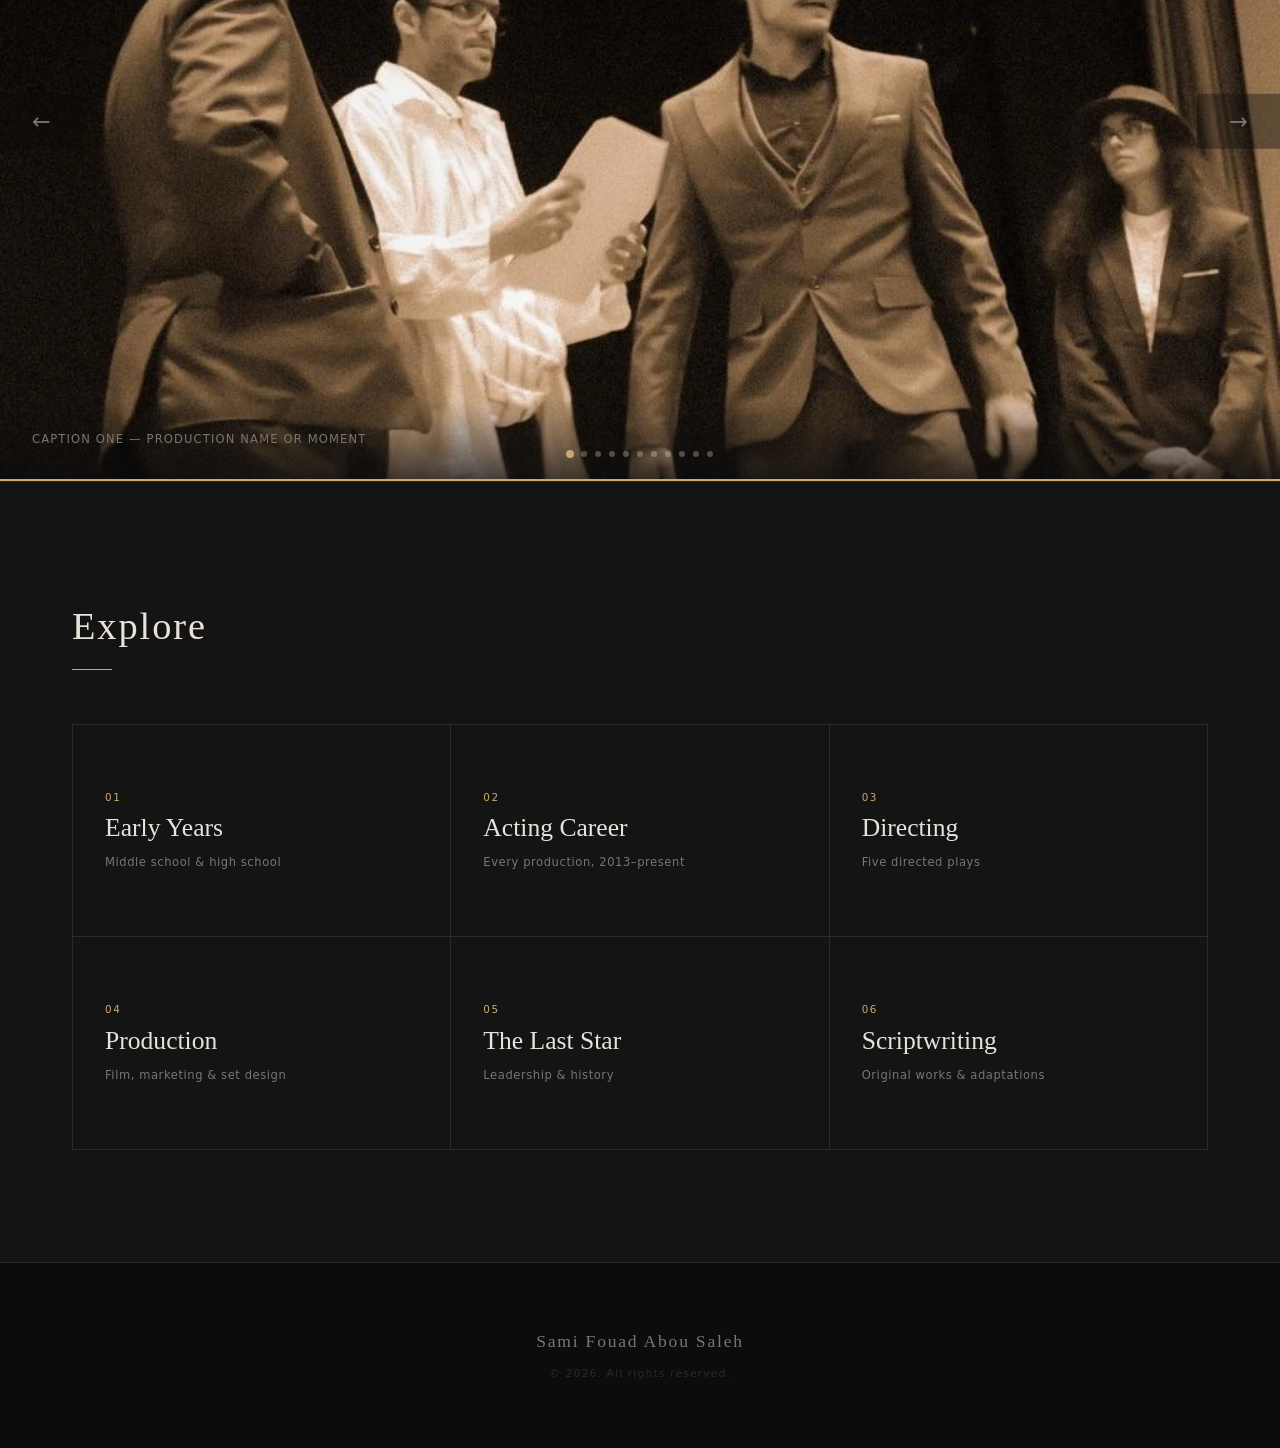
==== commit 09494114: "photos added. font colors updated." ====
--- a/index.html
+++ b/index.html
@@ -60,7 +60,7 @@
       <span class="scroll-line"></span>
     </div>
   </section>
-
+  
   <!-- ─────────────────────────────────────────────
        ABOUT — Short bio paragraph
   ───────────────────────────────────────────── -->
@@ -91,62 +91,68 @@
 
       <!-- ── Slide 1 ── Replace src with actual photo paths ── -->
       <figure class="slide active" aria-hidden="false">
-        <img src="images/photo-01.jpg" alt="Description of photo 1" />
+        <img src="images/sami2.webp" alt="Description of photo 1" />
         <figcaption>Caption one — production name or moment</figcaption>
       </figure>
 
       <!-- ── Slide 2 ── -->
       <figure class="slide" aria-hidden="true">
-        <img src="images/photo-02.jpg" alt="Description of photo 2" />
+        <img src="images/sami3.webp" alt="Description of photo 2" />
         <figcaption>Caption two</figcaption>
       </figure>
 
       <!-- ── Slide 3 ── -->
       <figure class="slide" aria-hidden="true">
-        <img src="images/photo-03.jpg" alt="Description of photo 3" />
+        <img src="images/sami1.webp" alt="Description of photo 3" />
         <figcaption>Caption three</figcaption>
       </figure>
 
       <!-- ── Slide 4 ── -->
       <figure class="slide" aria-hidden="true">
-        <img src="images/photo-04.jpg" alt="Description of photo 4" />
+        <img src="images/sami4.webp" alt="Description of photo 4" />
         <figcaption>Caption four</figcaption>
       </figure>
 
       <!-- ── Slide 5 ── -->
       <figure class="slide" aria-hidden="true">
-        <img src="images/photo-05.jpg" alt="Description of photo 5" />
+        <img src="images/sami5.webp" alt="Description of photo 5" />
         <figcaption>Caption five</figcaption>
       </figure>
 
       <!-- ── Slide 6 ── -->
       <figure class="slide" aria-hidden="true">
-        <img src="images/photo-06.jpg" alt="Description of photo 6" />
+        <img src="images/sami6.webp" alt="Description of photo 6" />
         <figcaption>Caption six</figcaption>
       </figure>
 
       <!-- ── Slide 7 ── -->
       <figure class="slide" aria-hidden="true">
-        <img src="images/photo-07.jpg" alt="Description of photo 7" />
+        <img src="images/sami7.jpg" alt="Description of photo 7" />
         <figcaption>Caption seven</figcaption>
       </figure>
 
       <!-- ── Slide 8 ── -->
       <figure class="slide" aria-hidden="true">
-        <img src="images/photo-08.jpg" alt="Description of photo 8" />
+        <img src="images/sami8.webp" alt="Description of photo 8" />
         <figcaption>Caption eight</figcaption>
       </figure>
 
       <!-- ── Slide 9 ── -->
       <figure class="slide" aria-hidden="true">
-        <img src="images/photo-09.jpg" alt="Description of photo 9" />
+        <img src="images/sami9.webp" alt="Description of photo 9" />
         <figcaption>Caption nine</figcaption>
       </figure>
 
       <!-- ── Slide 10 ── -->
       <figure class="slide" aria-hidden="true">
-        <img src="images/photo-10.jpg" alt="Description of photo 10" />
+        <img src="images/sami10.webp" alt="Description of photo 10" />
         <figcaption>Caption ten</figcaption>
+      </figure>
+
+      <!-- ── Slide 11 ── -->
+      <figure class="slide" aria-hidden="true">
+        <img src="images/sami11.webp" alt="Description of photo 11" />
+        <figcaption>Caption eleven</figcaption>
       </figure>
 
     </div><!-- /.slideshow-track -->
@@ -219,7 +225,7 @@
   ───────────────────────────────────────────── -->
   <footer class="site-footer">
     <div class="container">
-      <p class="footer-name">Firstname Lastname</p>
+      <p class="footer-name">Sami Fouad Abou Saleh</p>
       <p class="footer-copy">&copy; 2026. All rights reserved.</p>
       <!-- Add social links here if he has them -->
     </div>
@@ -227,4 +233,4 @@
 
   <script src="script.js"></script>
 </body>
-</html>
+</html>
--- a/style.css
+++ b/style.css
@@ -175,7 +175,7 @@
   font-weight: 400;
   letter-spacing: 0.14em;
   text-transform: uppercase;
-  color: var(--clr-text-muted);
+  color: white;
   transition: color var(--dur-fast) var(--ease);
   position: relative;
 }
@@ -286,7 +286,7 @@
   font-weight: 400;
   letter-spacing: 0.22em;
   text-transform: uppercase;
-  color: var(--clr-accent);
+  color: white;
   margin-bottom: var(--sp-sm);
 }
 
@@ -733,4 +733,4 @@
   .slideshow-btn {
     display: none; /* rely on swipe on mobile */
   }
-}
+}
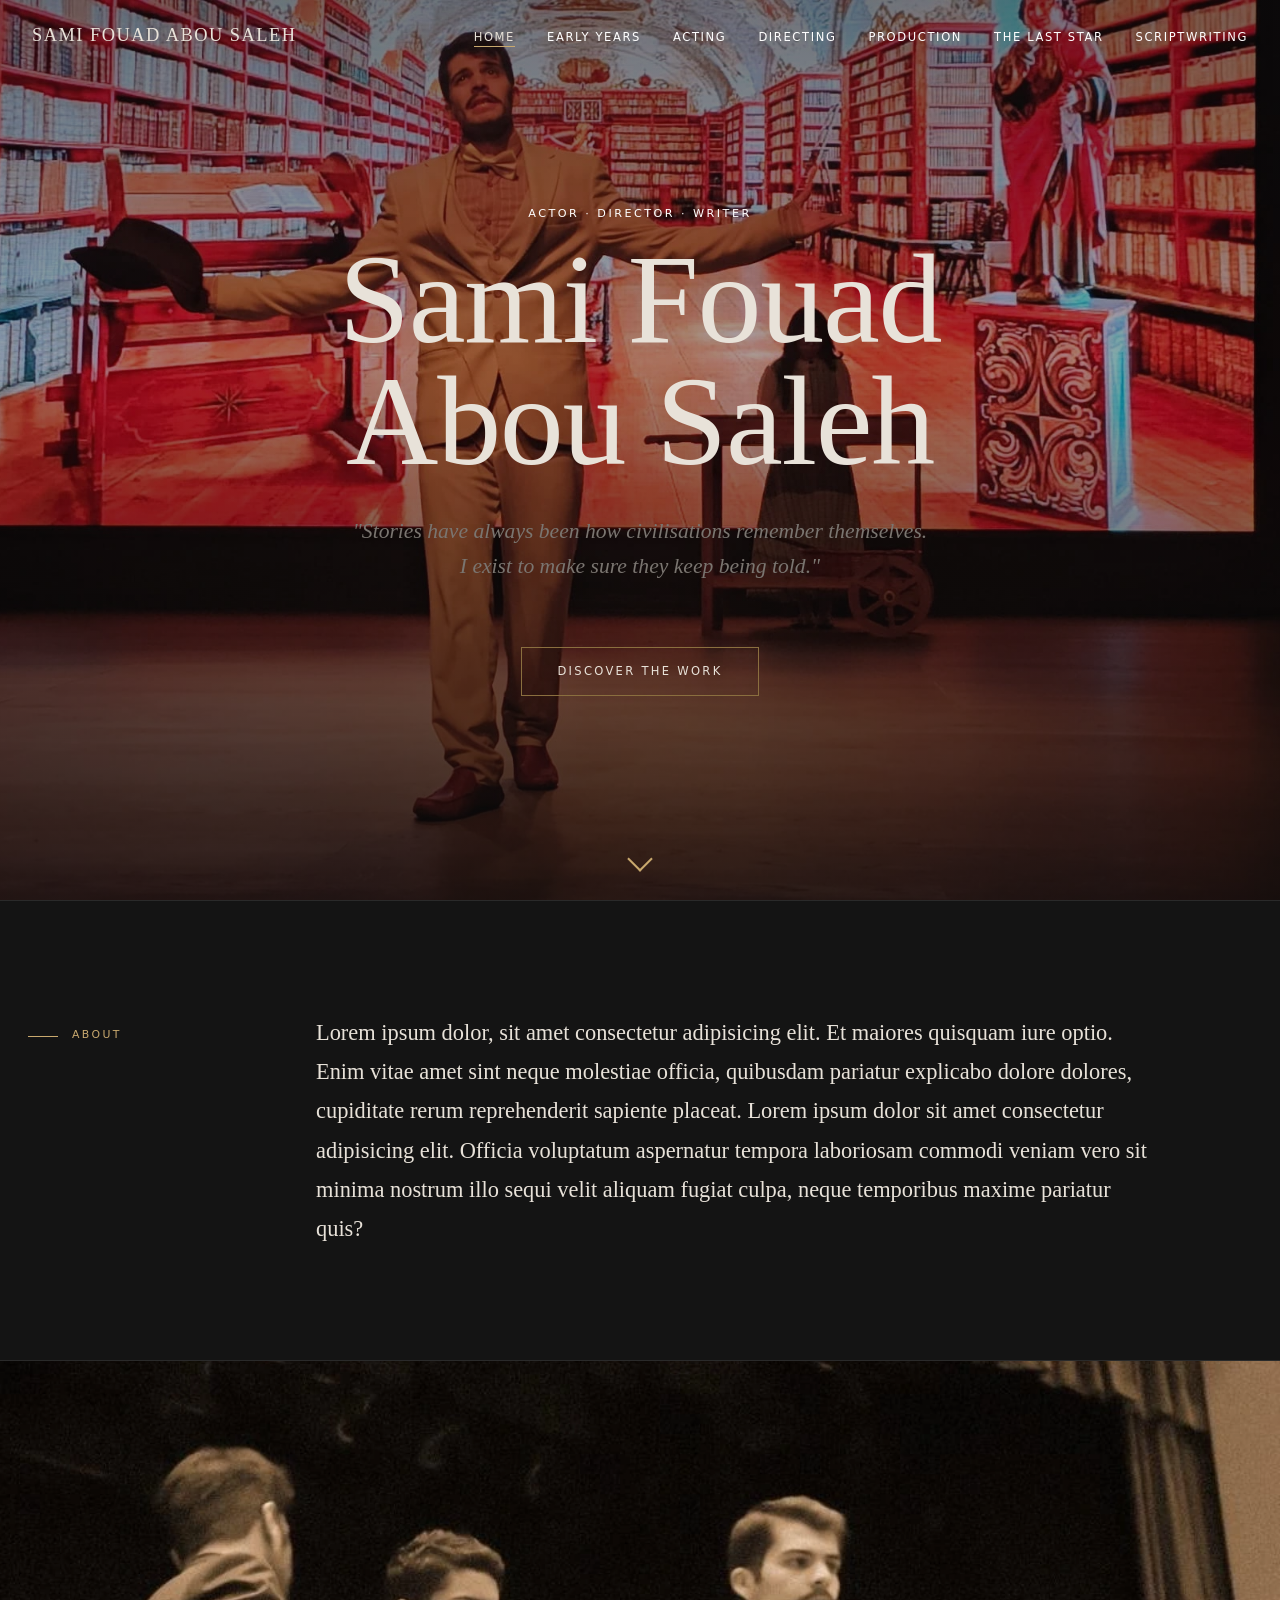
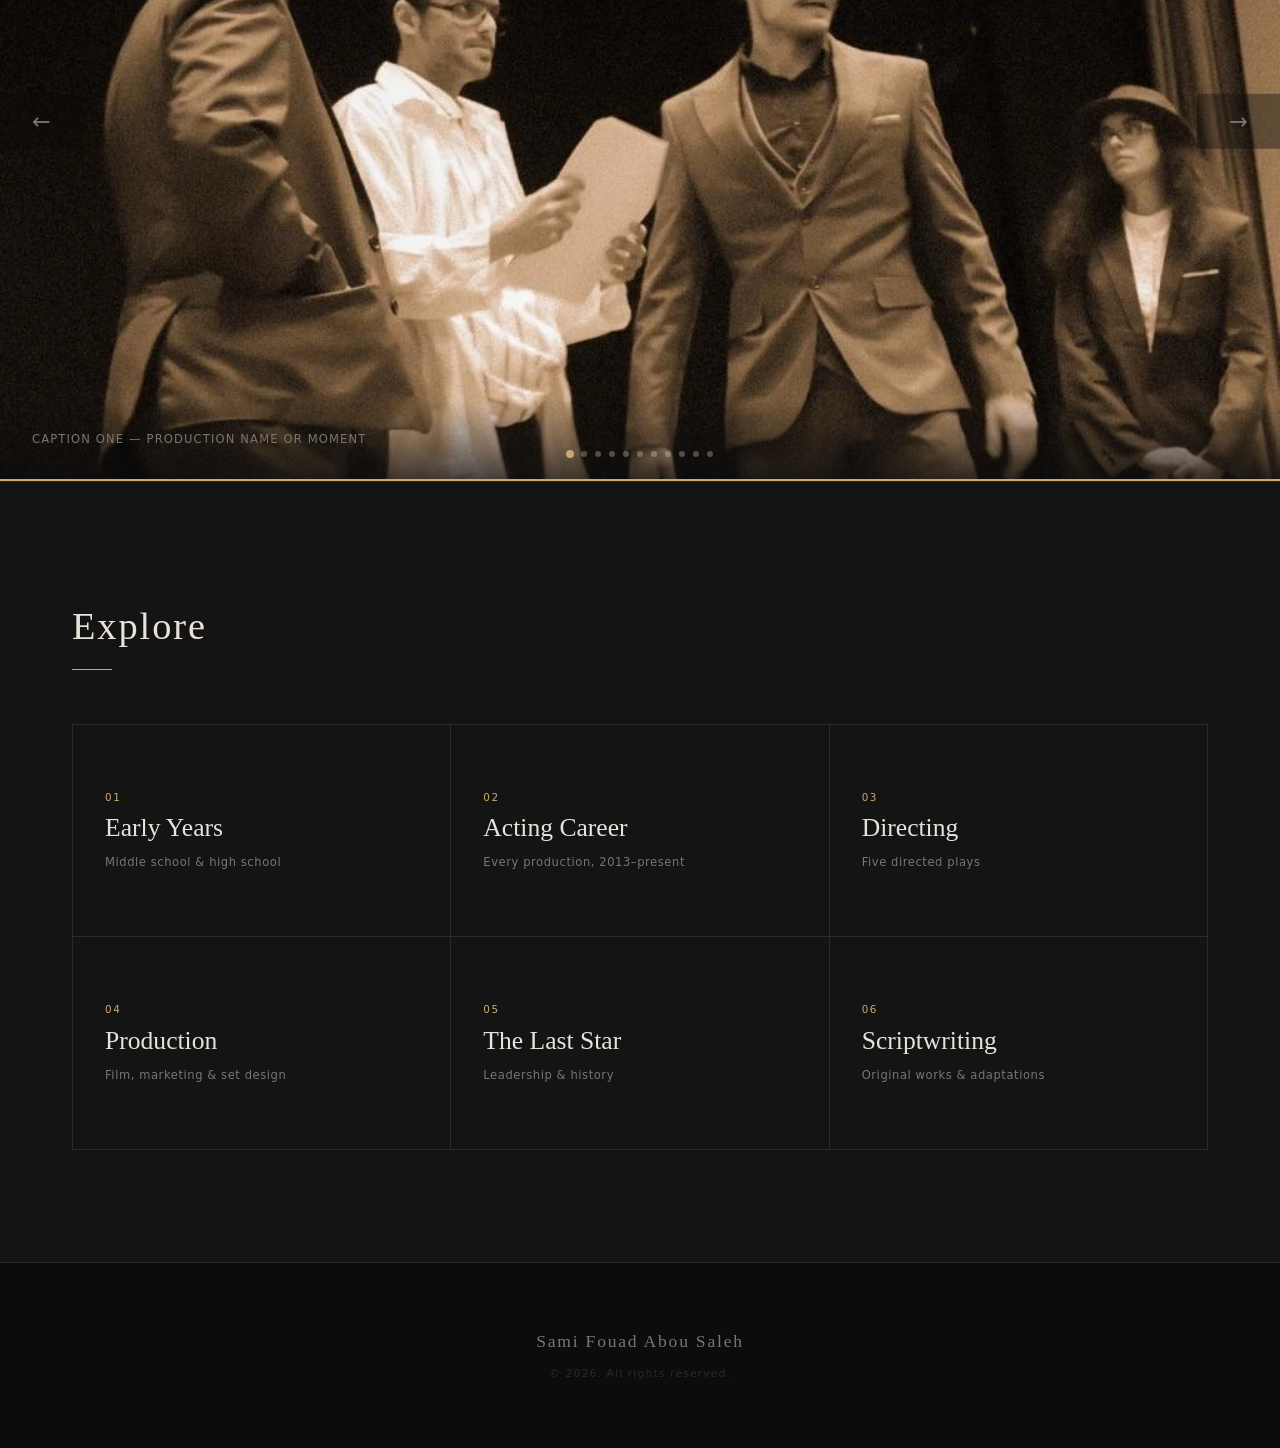
==== commit ab83c448: "scroll indicator fixed" ====
--- a/index.html
+++ b/index.html
@@ -57,7 +57,7 @@
 
     <!-- Scroll indicator -->
     <div class="scroll-indicator" aria-hidden="true">
-      <span class="scroll-line"></span>
+      <span class="scroll-arrow"></span>
     </div>
   </section>
   
--- a/style.css
+++ b/style.css
@@ -331,7 +331,7 @@
   color: var(--clr-bg);
 }
 
-/* Scroll indicator — animated line drops from bottom of hero */
+/* Scroll indicator — animated chevron arrow */
 .scroll-indicator {
   position: absolute;
   bottom: var(--sp-md);
@@ -343,19 +343,20 @@
   z-index: 2;
 }
 
-.scroll-line {
+.scroll-arrow {
   display: block;
-  width: 1px;
-  height: 60px;
-  background: linear-gradient(to bottom, var(--clr-accent), transparent);
-  animation: scrollDrop 1.8s var(--ease) infinite;
-  transform-origin: top;
-}
-
-@keyframes scrollDrop {
-  0%   { transform: scaleY(0); opacity: 1; }
-  60%  { transform: scaleY(1); opacity: 1; }
-  100% { transform: scaleY(1); opacity: 0; }
+  width: 18px;
+  height: 18px;
+  border-right: 2px solid var(--clr-accent);
+  border-bottom: 2px solid var(--clr-accent);
+  transform: rotate(45deg);
+  animation: scrollBounce 1.6s var(--ease) infinite;
+}
+
+@keyframes scrollBounce {
+  0%   { opacity: 0; transform: rotate(45deg) translate(-4px, -4px); }
+  50%  { opacity: 1; }
+  100% { opacity: 0; transform: rotate(45deg) translate(4px, 4px); }
 }
 
 /* ─────────────────────────────────────────────
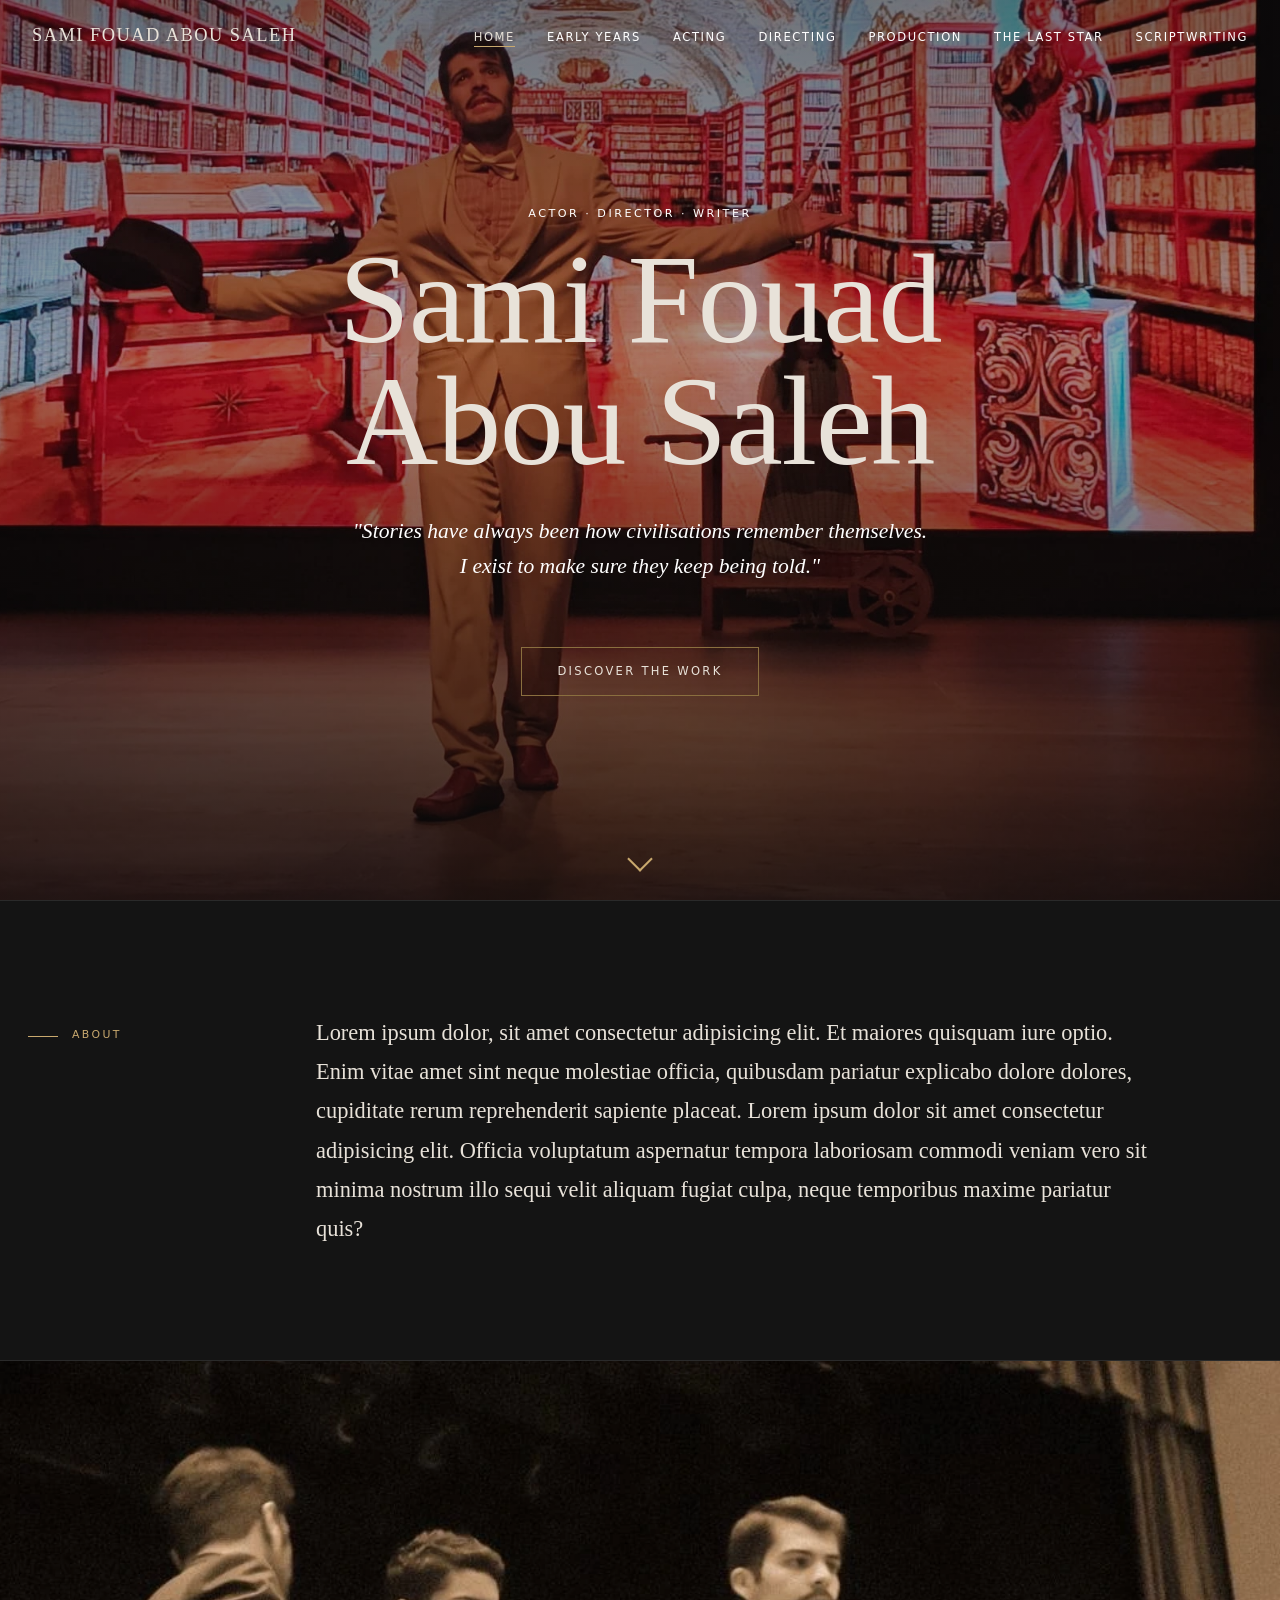
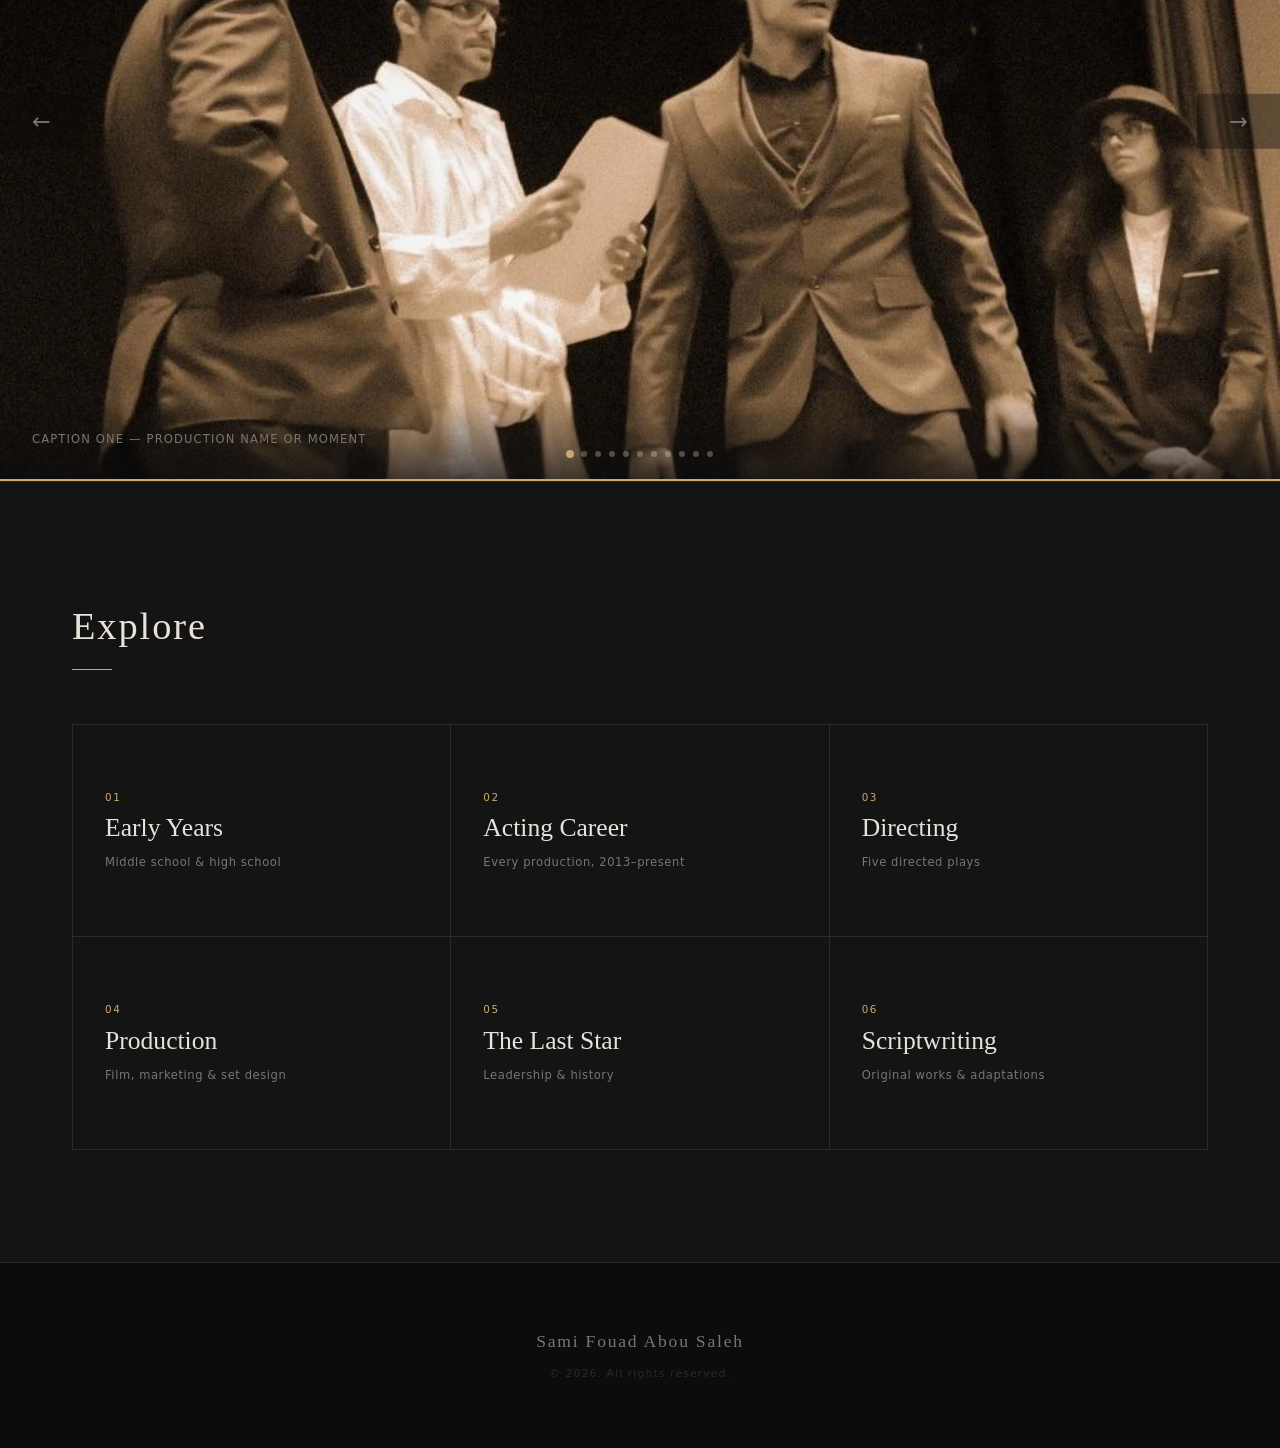
==== commit d24c21c5: "picture & font fix" ====
--- a/index.html
+++ b/index.html
@@ -97,7 +97,7 @@
 
       <!-- ── Slide 2 ── -->
       <figure class="slide" aria-hidden="true">
-        <img src="images/sami3.webp" alt="Description of photo 2" />
+        <img src="images/sami3.jpeg" alt="Description of photo 2" />
         <figcaption>Caption two</figcaption>
       </figure>
 
@@ -109,7 +109,7 @@
 
       <!-- ── Slide 4 ── -->
       <figure class="slide" aria-hidden="true">
-        <img src="images/sami4.webp" alt="Description of photo 4" />
+        <img src="images/sami4.jpeg" alt="Description of photo 4" />
         <figcaption>Caption four</figcaption>
       </figure>
 
@@ -121,7 +121,7 @@
 
       <!-- ── Slide 6 ── -->
       <figure class="slide" aria-hidden="true">
-        <img src="images/sami6.webp" alt="Description of photo 6" />
+        <img src="images/sami6.jpeg" alt="Description of photo 6" />
         <figcaption>Caption six</figcaption>
       </figure>
 
@@ -145,7 +145,7 @@
 
       <!-- ── Slide 10 ── -->
       <figure class="slide" aria-hidden="true">
-        <img src="images/sami10.webp" alt="Description of photo 10" />
+        <img src="images/sami10.jpeg" alt="Description of photo 10" />
         <figcaption>Caption ten</figcaption>
       </figure>
 
--- a/style.css
+++ b/style.css
@@ -305,7 +305,7 @@
   font-style: italic;
   font-size: clamp(1rem, 2vw, 1.35rem);
   font-weight: 300;
-  color: var(--clr-text-muted);
+  color: white;
   line-height: 1.6;
   margin-bottom: var(--sp-lg);
 }
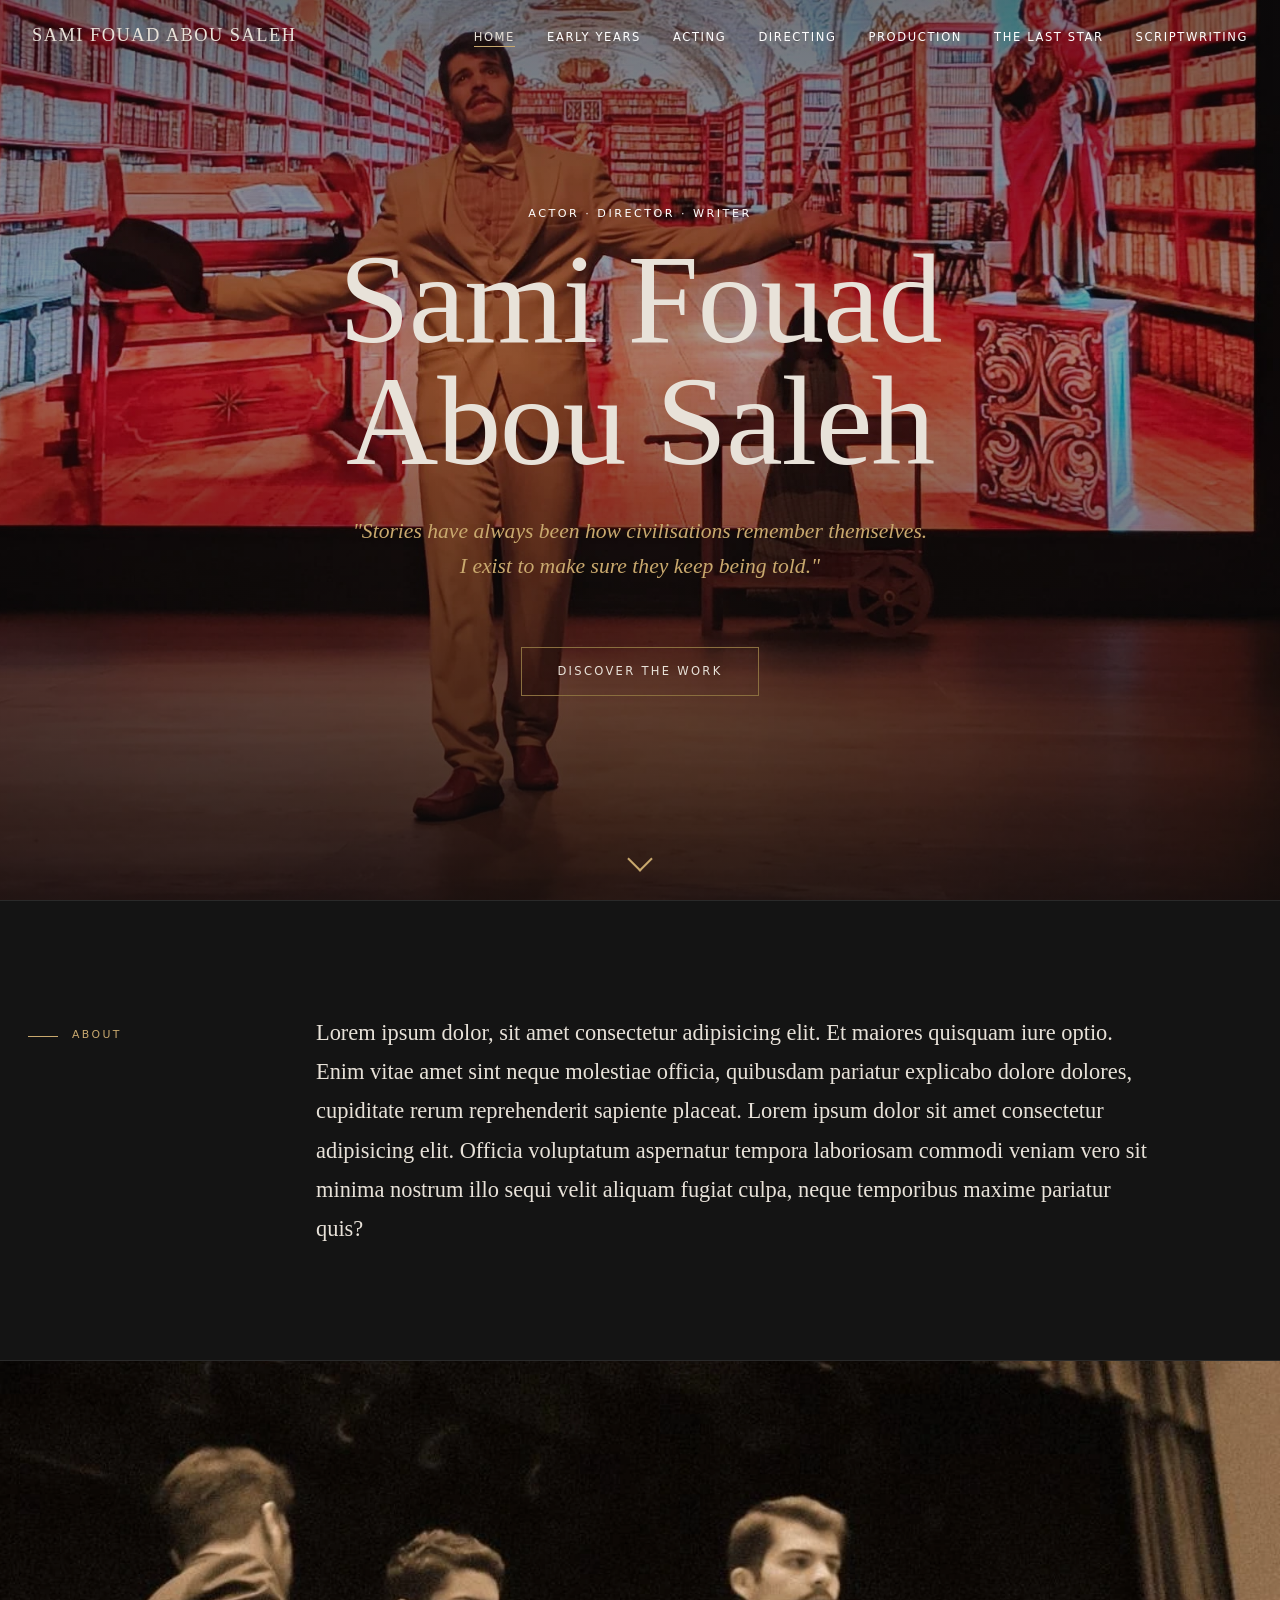
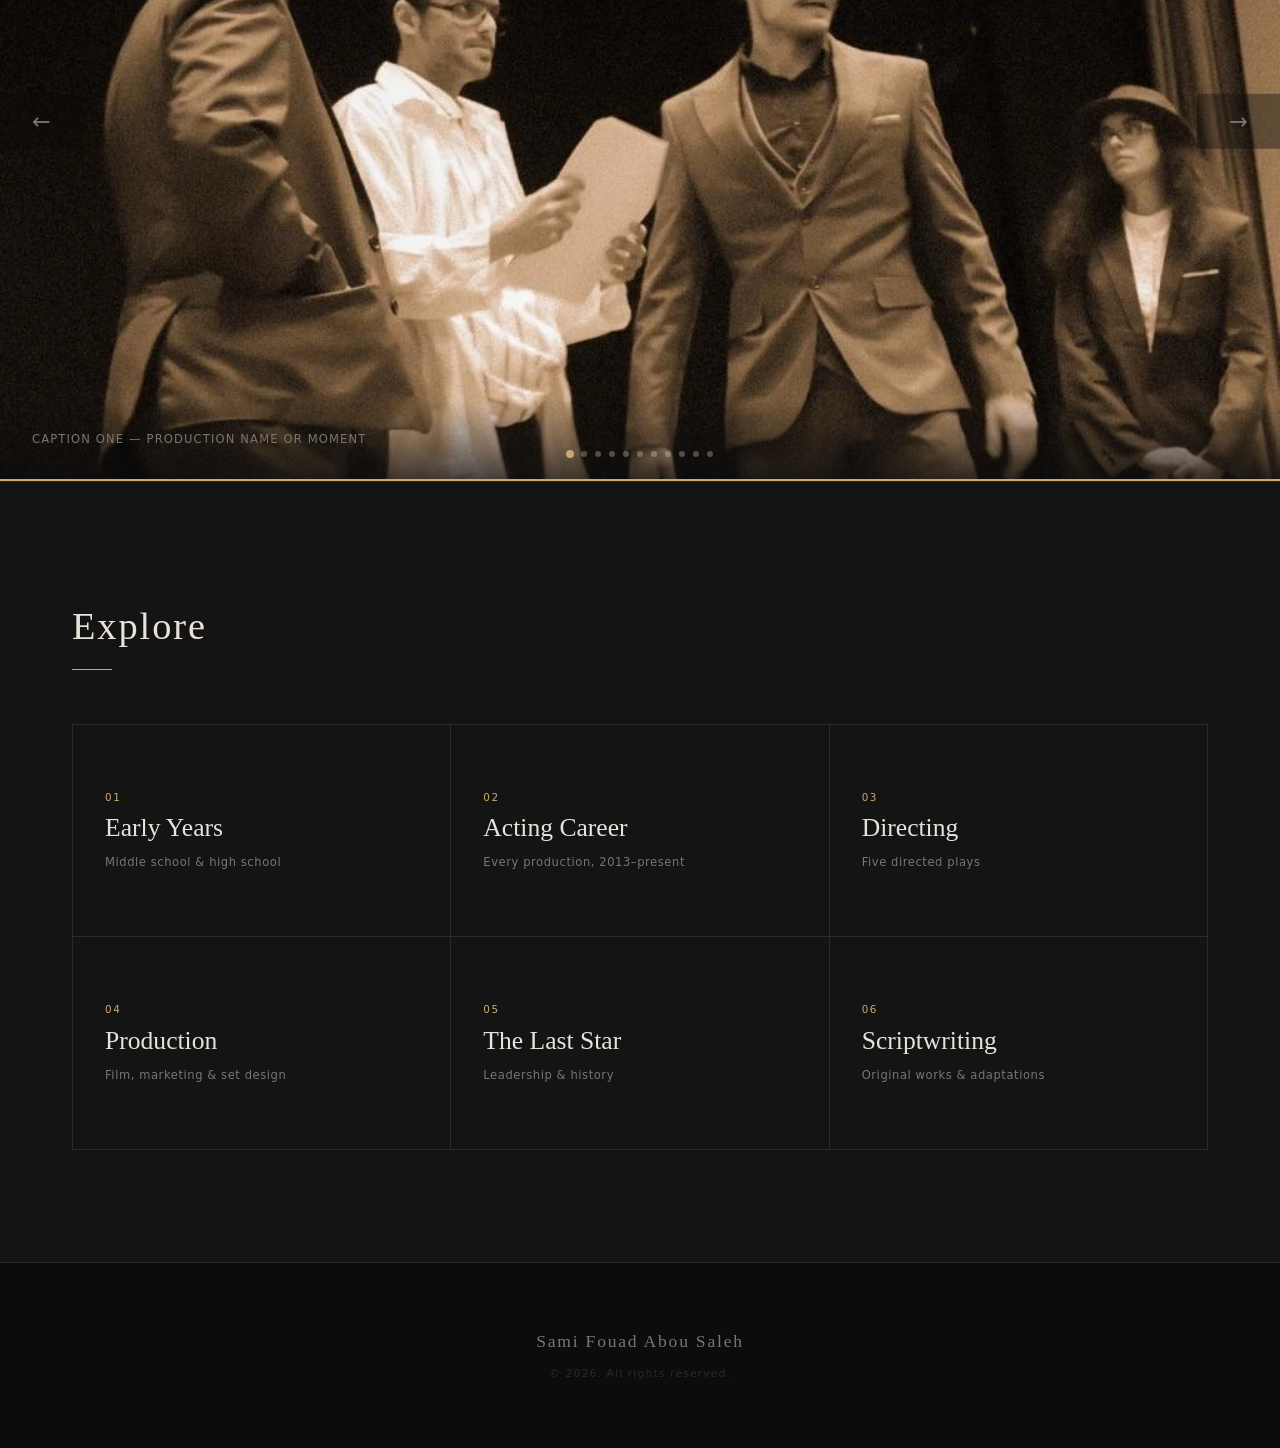
==== commit 2af9dccf: "photos converted to webp" ====
--- a/index.html
+++ b/index.html
@@ -97,7 +97,7 @@
 
       <!-- ── Slide 2 ── -->
       <figure class="slide" aria-hidden="true">
-        <img src="images/sami3.jpeg" alt="Description of photo 2" />
+        <img src="images/sami3.webp" alt="Description of photo 2" />
         <figcaption>Caption two</figcaption>
       </figure>
 
@@ -109,7 +109,7 @@
 
       <!-- ── Slide 4 ── -->
       <figure class="slide" aria-hidden="true">
-        <img src="images/sami4.jpeg" alt="Description of photo 4" />
+        <img src="images/sami4.webp" alt="Description of photo 4" />
         <figcaption>Caption four</figcaption>
       </figure>
 
@@ -121,13 +121,13 @@
 
       <!-- ── Slide 6 ── -->
       <figure class="slide" aria-hidden="true">
-        <img src="images/sami6.jpeg" alt="Description of photo 6" />
+        <img src="images/sami6.webp" alt="Description of photo 6" />
         <figcaption>Caption six</figcaption>
       </figure>
 
       <!-- ── Slide 7 ── -->
       <figure class="slide" aria-hidden="true">
-        <img src="images/sami7.jpg" alt="Description of photo 7" />
+        <img src="images/sami7.webp" alt="Description of photo 7" />
         <figcaption>Caption seven</figcaption>
       </figure>
 
@@ -145,7 +145,7 @@
 
       <!-- ── Slide 10 ── -->
       <figure class="slide" aria-hidden="true">
-        <img src="images/sami10.jpeg" alt="Description of photo 10" />
+        <img src="images/sami10.webp" alt="Description of photo 10" />
         <figcaption>Caption ten</figcaption>
       </figure>
 
--- a/style.css
+++ b/style.css
@@ -305,7 +305,7 @@
   font-style: italic;
   font-size: clamp(1rem, 2vw, 1.35rem);
   font-weight: 300;
-  color: white;
+  color: #C9A96E;
   line-height: 1.6;
   margin-bottom: var(--sp-lg);
 }
